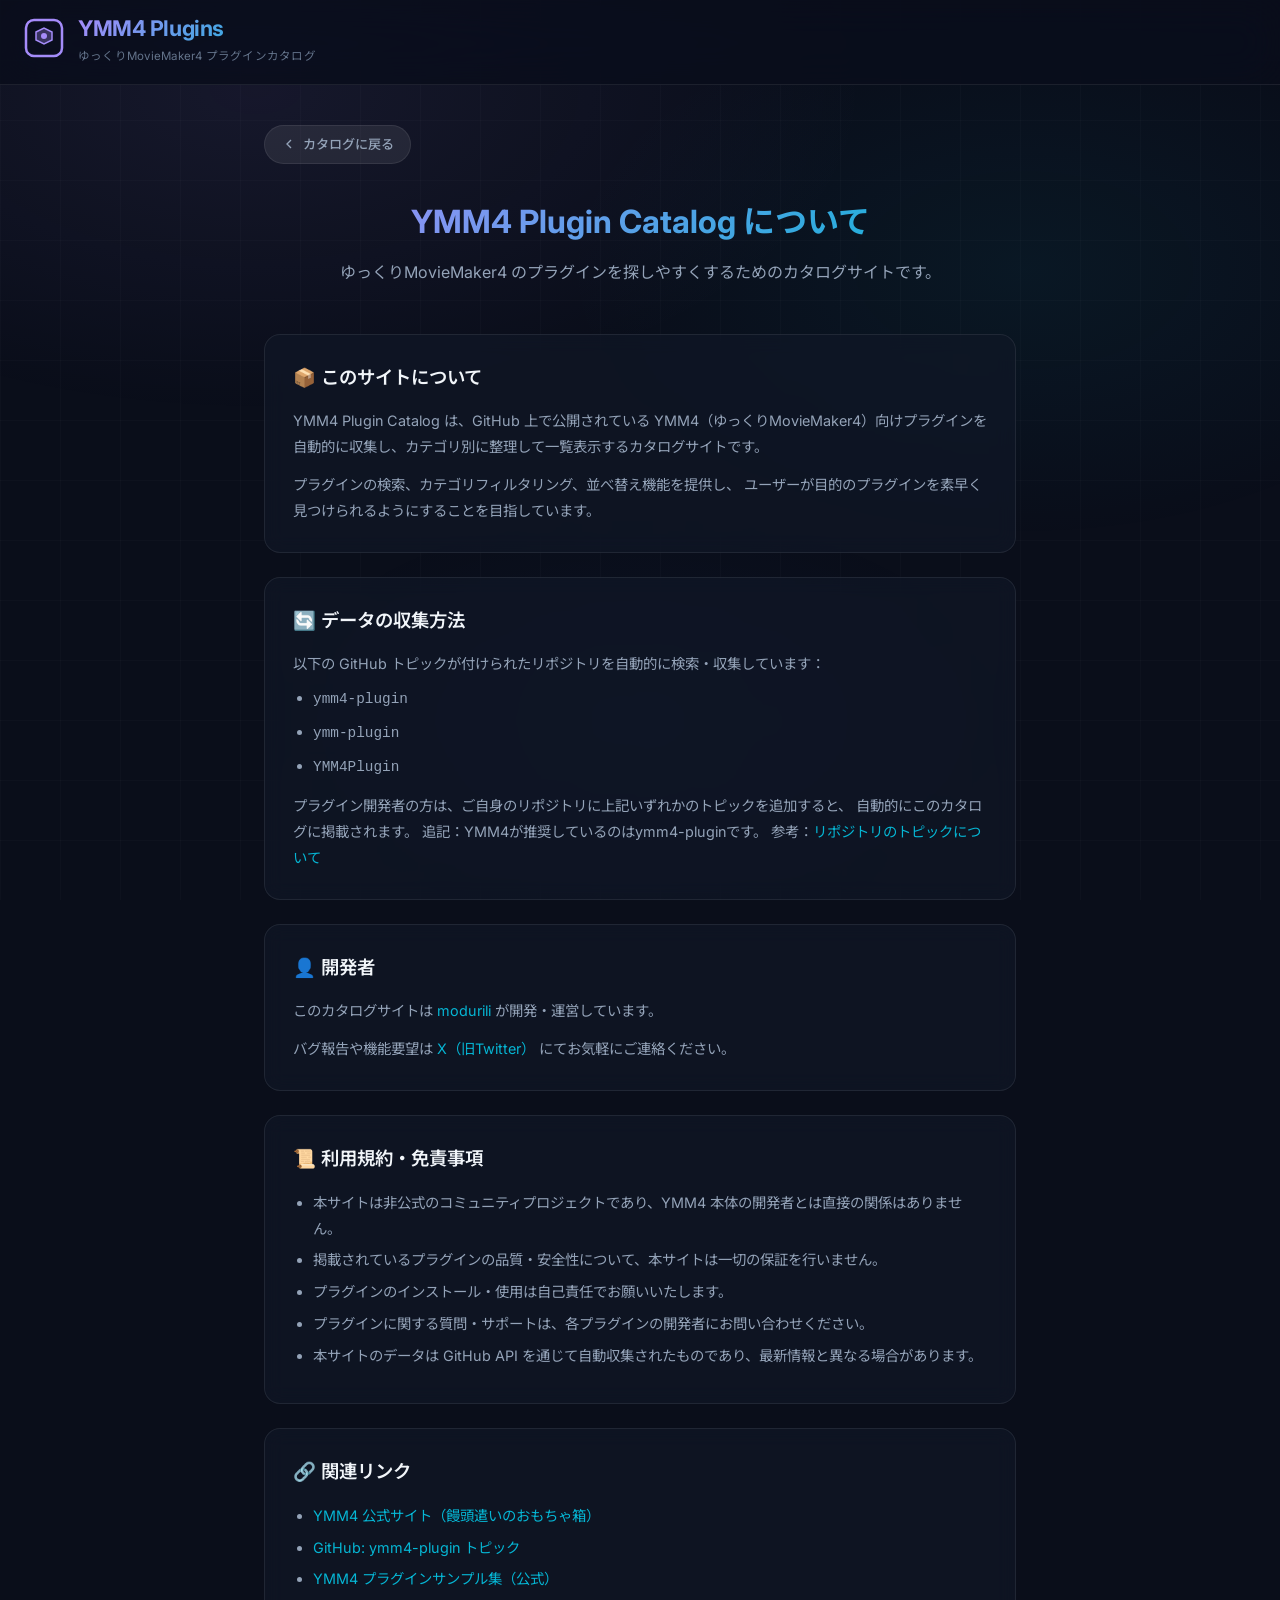
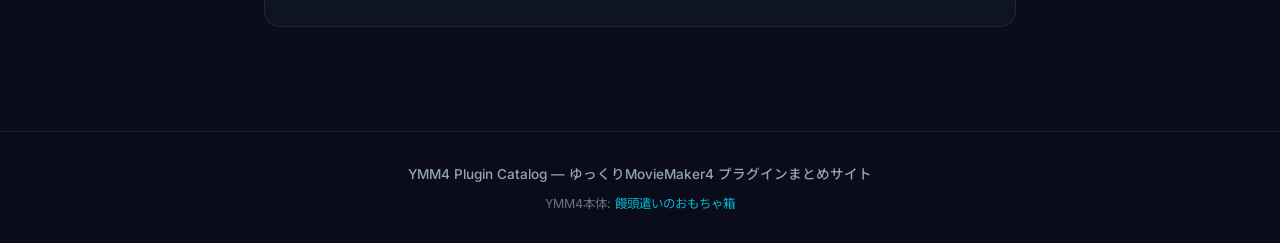
==== about.html @ 310c6372 "Add reference link for plugin developers" ====
<!DOCTYPE html>
<html lang="ja">
<head>
  <meta charset="UTF-8">
  <meta name="viewport" content="width=device-width, initial-scale=1.0">
  <title>このサイトについて - YMM4 Plugin Catalog</title>
  <meta name="description" content="YMM4 Plugin Catalog（ゆっくりMovieMaker4 プラグインカタログ）についての説明、開発者情報、利用規約。">
  <link rel="preconnect" href="https://fonts.googleapis.com">
  <link rel="preconnect" href="https://fonts.gstatic.com" crossorigin>
  <link href="https://fonts.googleapis.com/css2?family=Inter:wght@300;400;500;600;700;800&family=Noto+Sans+JP:wght@300;400;500;600;700&display=swap" rel="stylesheet">
  <link rel="stylesheet" href="style.css">
  <style>
    .about-page {
      position: relative;
      z-index: 10;
      max-width: 800px;
      margin: 0 auto;
      padding: 40px 24px 80px;
    }
    .about-back {
      display: inline-flex;
      align-items: center;
      gap: 6px;
      padding: 8px 16px;
      background: var(--bg-glass-strong);
      border: 1px solid var(--border-glass);
      border-radius: 100px;
      color: var(--text-secondary);
      font-size: 0.82rem;
      font-weight: 500;
      text-decoration: none;
      transition: all var(--transition-normal);
      margin-bottom: 32px;
    }
    .about-back:hover {
      background: rgba(167, 139, 250, 0.12);
      border-color: rgba(167, 139, 250, 0.25);
      color: var(--accent-purple);
    }
    .about-back svg {
      width: 16px;
      height: 16px;
    }
    .about-hero {
      text-align: center;
      margin-bottom: 48px;
    }
    .about-hero h1 {
      font-size: 2rem;
      font-weight: 700;
      background: var(--accent-gradient);
      -webkit-background-clip: text;
      -webkit-text-fill-color: transparent;
      background-clip: text;
      margin-bottom: 12px;
    }
    .about-hero p {
      font-size: 1rem;
      color: var(--text-secondary);
      line-height: 1.7;
    }
    .about-section {
      background: var(--bg-card);
      border: 1px solid var(--border-glass);
      border-radius: var(--radius-lg);
      padding: 28px;
      margin-bottom: 24px;
      backdrop-filter: blur(10px);
    }
    .about-section h2 {
      font-size: 1.15rem;
      font-weight: 600;
      color: var(--text-primary);
      margin-bottom: 16px;
      display: flex;
      align-items: center;
      gap: 8px;
    }
    .about-section p,
    .about-section li {
      font-size: 0.9rem;
      color: var(--text-secondary);
      line-height: 1.8;
    }
    .about-section ul {
      padding-left: 20px;
      margin-top: 8px;
    }
    .about-section li {
      margin-bottom: 6px;
    }
    .about-section a {
      color: var(--accent-cyan);
      text-decoration: none;
      transition: color var(--transition-fast);
    }
    .about-section a:hover {
      color: var(--accent-purple);
    }
    @media (max-width: 768px) {
      .about-page {
        padding: 24px 16px 60px;
      }
      .about-hero h1 {
        font-size: 1.5rem;
      }
      .about-section {
        padding: 20px;
      }
    }
  </style>
</head>
<body>
  <!-- Background effects -->
  <div class="bg-gradient"></div>
  <div class="bg-grid"></div>

  <!-- Header -->
  <header class="header" id="header">
    <div class="header-inner">
      <a href="index.html" class="logo" style="text-decoration:none;">
        <div class="logo-icon">
          <svg viewBox="0 0 40 40" fill="none" xmlns="http://www.w3.org/2000/svg">
            <rect x="2" y="2" width="36" height="36" rx="8" stroke="url(#logo-grad)" stroke-width="2.5"/>
            <path d="M12 14L20 10L28 14V22L20 26L12 22V14Z" fill="url(#logo-grad)" opacity="0.3"/>
            <path d="M12 14L20 10L28 14V22L20 26L12 22V14Z" stroke="url(#logo-grad)" stroke-width="1.5"/>
            <circle cx="20" cy="18" r="3" fill="url(#logo-grad)"/>
            <defs>
              <linearGradient id="logo-grad" x1="0" y1="0" x2="40" y2="40">
                <stop offset="0%" stop-color="#a78bfa"/>
                <stop offset="100%" stop-color="#06b6d4"/>
              </linearGradient>
            </defs>
          </svg>
        </div>
        <div class="logo-text">
          <h1>YMM4 Plugins</h1>
          <span class="logo-subtitle">ゆっくりMovieMaker4 プラグインカタログ</span>
        </div>
      </a>
    </div>
  </header>

  <!-- About Content -->
  <main class="about-page">
    <a href="index.html" class="about-back">
      <svg viewBox="0 0 24 24" fill="none" stroke="currentColor" stroke-width="2">
        <polyline points="15 18 9 12 15 6"/>
      </svg>
      カタログに戻る
    </a>

    <div class="about-hero">
      <h1>YMM4 Plugin Catalog について</h1>
      <p>ゆっくりMovieMaker4 のプラグインを探しやすくするためのカタログサイトです。</p>
    </div>

    <div class="about-section">
      <h2>📦 このサイトについて</h2>
      <p>
        YMM4 Plugin Catalog は、GitHub 上で公開されている YMM4（ゆっくりMovieMaker4）向けプラグインを
        自動的に収集し、カテゴリ別に整理して一覧表示するカタログサイトです。
      </p>
      <p style="margin-top: 12px;">
        プラグインの検索、カテゴリフィルタリング、並べ替え機能を提供し、
        ユーザーが目的のプラグインを素早く見つけられるようにすることを目指しています。
      </p>
    </div>

    <div class="about-section">
      <h2>🔄 データの収集方法</h2>
      <p>
        以下の GitHub トピックが付けられたリポジトリを自動的に検索・収集しています：
      </p>
      <ul>
        <li><code>ymm4-plugin</code></li>
        <li><code>ymm-plugin</code></li>
        <li><code>YMM4Plugin</code></li>
      </ul>
      <p style="margin-top: 12px;">
        プラグイン開発者の方は、ご自身のリポジトリに上記いずれかのトピックを追加すると、
        自動的にこのカタログに掲載されます。
        追記：YMM4が推奨しているのはymm4-pluginです。
        参考：<a href="https://github.com/manju-summoner/YukkuriMovieMaker4PluginSamples?tab=readme-ov-file#%E3%83%AA%E3%83%9D%E3%82%B8%E3%83%88%E3%83%AA%E3%81%AE%E3%83%88%E3%83%94%E3%83%83%E3%82%AF" target="_blank" rel="noopener">リポジトリのトピックについて</a>
      </p>
    </div>

    <div class="about-section">
      <h2>👤 開発者</h2>
      <p>
        このカタログサイトは <a href="https://x.com/modurili" target="_blank" rel="noopener">modurili</a> が開発・運営しています。
      </p>
      <p style="margin-top: 12px;">
        バグ報告や機能要望は
        <a href="https://x.com/modurili" target="_blank" rel="noopener">X（旧Twitter）</a>
        にてお気軽にご連絡ください。
      </p>
    </div>

    <div class="about-section">
      <h2>📜 利用規約・免責事項</h2>
      <ul>
        <li>本サイトは非公式のコミュニティプロジェクトであり、YMM4 本体の開発者とは直接の関係はありません。</li>
        <li>掲載されているプラグインの品質・安全性について、本サイトは一切の保証を行いません。</li>
        <li>プラグインのインストール・使用は自己責任でお願いいたします。</li>
        <li>プラグインに関する質問・サポートは、各プラグインの開発者にお問い合わせください。</li>
        <li>本サイトのデータは GitHub API を通じて自動収集されたものであり、最新情報と異なる場合があります。</li>
      </ul>
    </div>

    <div class="about-section">
      <h2>🔗 関連リンク</h2>
      <ul>
        <li><a href="https://manjubox.net/ymm4/" target="_blank" rel="noopener">YMM4 公式サイト（饅頭遣いのおもちゃ箱）</a></li>
        <li><a href="https://github.com/topics/ymm4-plugin" target="_blank" rel="noopener">GitHub: ymm4-plugin トピック</a></li>
        <li><a href="https://github.com/manju-summoner/YukkuriMovieMaker4PluginSamples" target="_blank" rel="noopener">YMM4 プラグインサンプル集（公式）</a></li>
      </ul>
    </div>
  </main>

  <!-- Footer -->
  <footer class="footer">
    <div class="footer-inner">
      <p>YMM4 Plugin Catalog &mdash; ゆっくりMovieMaker4 プラグインまとめサイト</p>
      <p class="footer-sub">
        YMM4本体: <a href="https://manjubox.net/ymm4/" target="_blank" rel="noopener">饅頭遣いのおもちゃ箱</a>
      </p>
    </div>
  </footer>
</body>
</html>
---- style.css ----
/* ===== CSS Custom Properties ===== */
:root {
  --bg-primary: #0a0e1a;
  --bg-secondary: #111827;
  --bg-card: rgba(17, 24, 39, 0.7);
  --bg-card-hover: rgba(30, 41, 59, 0.8);
  --bg-glass: rgba(255, 255, 255, 0.04);
  --bg-glass-strong: rgba(255, 255, 255, 0.08);
  --border-glass: rgba(255, 255, 255, 0.08);
  --border-glass-hover: rgba(255, 255, 255, 0.15);
  --text-primary: #f1f5f9;
  --text-secondary: #94a3b8;
  --text-muted: #64748b;
  --accent-purple: #a78bfa;
  --accent-cyan: #06b6d4;
  --accent-blue: #3b82f6;
  --accent-gradient: linear-gradient(135deg, #a78bfa 0%, #06b6d4 100%);
  --accent-gradient-hover: linear-gradient(135deg, #c4b5fd 0%, #22d3ee 100%);
  --shadow-sm: 0 2px 8px rgba(0, 0, 0, 0.3);
  --shadow-md: 0 8px 32px rgba(0, 0, 0, 0.4);
  --shadow-lg: 0 16px 48px rgba(0, 0, 0, 0.5);
  --shadow-glow: 0 0 30px rgba(167, 139, 250, 0.15);
  --radius-sm: 8px;
  --radius-md: 12px;
  --radius-lg: 16px;
  --radius-xl: 24px;
  --font-sans: 'Inter', 'Noto Sans JP', -apple-system, BlinkMacSystemFont, sans-serif;
  --transition-fast: 0.15s ease;
  --transition-normal: 0.25s ease;
  --transition-slow: 0.4s cubic-bezier(0.4, 0, 0.2, 1);
  --max-width: 1280px;
}

/* ===== Reset & Base ===== */
*, *::before, *::after {
  margin: 0;
  padding: 0;
  box-sizing: border-box;
}

html {
  scroll-behavior: smooth;
  -webkit-font-smoothing: antialiased;
  -moz-osx-font-smoothing: grayscale;
}

body {
  font-family: var(--font-sans);
  background: var(--bg-primary);
  color: var(--text-primary);
  line-height: 1.6;
  min-height: 100vh;
  overflow-x: hidden;
  position: relative;
}

/* ===== Background Effects ===== */
.bg-gradient {
  position: fixed;
  top: 0;
  left: 0;
  width: 100%;
  height: 100%;
  pointer-events: none;
  z-index: 0;
  background:
    radial-gradient(ellipse 80% 60% at 20% 10%, rgba(167, 139, 250, 0.08) 0%, transparent 60%),
    radial-gradient(ellipse 60% 50% at 80% 30%, rgba(6, 182, 212, 0.06) 0%, transparent 60%),
    radial-gradient(ellipse 50% 40% at 50% 80%, rgba(59, 130, 246, 0.04) 0%, transparent 60%);
}

.bg-grid {
  position: fixed;
  top: 0;
  left: 0;
  width: 100%;
  height: 100%;
  pointer-events: none;
  z-index: 0;
  background-image:
    linear-gradient(rgba(255, 255, 255, 0.02) 1px, transparent 1px),
    linear-gradient(90deg, rgba(255, 255, 255, 0.02) 1px, transparent 1px);
  background-size: 60px 60px;
}

/* ===== Header ===== */
.header {
  position: sticky;
  top: 0;
  z-index: 100;
  backdrop-filter: blur(20px) saturate(180%);
  -webkit-backdrop-filter: blur(20px) saturate(180%);
  background: rgba(10, 14, 26, 0.85);
  border-bottom: 1px solid var(--border-glass);
}

.header-inner {
  max-width: var(--max-width);
  margin: 0 auto;
  padding: 16px 24px;
  display: flex;
  align-items: center;
  justify-content: space-between;
  gap: 24px;
}

.logo {
  display: flex;
  align-items: center;
  gap: 14px;
}

.logo-icon svg {
  width: 40px;
  height: 40px;
}

.logo-text h1 {
  font-size: 1.35rem;
  font-weight: 700;
  letter-spacing: -0.02em;
  background: var(--accent-gradient);
  -webkit-background-clip: text;
  -webkit-text-fill-color: transparent;
  background-clip: text;
  line-height: 1.2;
}

.logo-subtitle {
  font-size: 0.72rem;
  color: var(--text-muted);
  font-weight: 400;
  letter-spacing: 0.02em;
}

.header-stats {
  display: flex;
  gap: 28px;
}

.stat-item {
  text-align: center;
}

.stat-number {
  display: block;
  font-size: 1.4rem;
  font-weight: 700;
  background: var(--accent-gradient);
  -webkit-background-clip: text;
  -webkit-text-fill-color: transparent;
  background-clip: text;
  line-height: 1.2;
}

.stat-label {
  display: block;
  font-size: 0.68rem;
  color: var(--text-muted);
  font-weight: 500;
  text-transform: uppercase;
  letter-spacing: 0.05em;
}

/* ===== Controls Section ===== */
.controls {
  position: relative;
  z-index: 50;
  max-width: var(--max-width);
  margin: 0 auto;
  padding: 28px 24px 0;
  overflow: visible;
}

.search-box {
  position: relative;
  margin-bottom: 20px;
}

.search-icon {
  position: absolute;
  left: 18px;
  top: 50%;
  transform: translateY(-50%);
  width: 20px;
  height: 20px;
  color: var(--text-muted);
  pointer-events: none;
  transition: color var(--transition-normal);
}

.search-box:focus-within .search-icon {
  color: var(--accent-cyan);
}

#search-input {
  width: 100%;
  padding: 16px 50px 16px 52px;
  background: var(--bg-glass-strong);
  border: 1px solid var(--border-glass);
  border-radius: var(--radius-lg);
  color: var(--text-primary);
  font-family: var(--font-sans);
  font-size: 0.95rem;
  outline: none;
  transition: all var(--transition-normal);
  backdrop-filter: blur(10px);
}

#search-input::placeholder {
  color: var(--text-muted);
}

#search-input:focus {
  border-color: var(--accent-purple);
  box-shadow: 0 0 0 3px rgba(167, 139, 250, 0.15), var(--shadow-sm);
  background: var(--bg-glass-strong);
}

.search-clear {
  position: absolute;
  right: 14px;
  top: 50%;
  transform: translateY(-50%);
  width: 32px;
  height: 32px;
  border: none;
  background: var(--bg-glass-strong);
  color: var(--text-muted);
  border-radius: 50%;
  cursor: pointer;
  display: flex;
  align-items: center;
  justify-content: center;
  transition: all var(--transition-fast);
}

.search-clear svg {
  width: 16px;
  height: 16px;
}

.search-clear:hover {
  background: rgba(255, 255, 255, 0.15);
  color: var(--text-primary);
}

.filter-row {
  display: flex;
  align-items: flex-start;
  justify-content: space-between;
  gap: 16px;
  flex-wrap: wrap;
  position: relative;
  z-index: 200;
}

.category-filters {
  display: flex;
  gap: 8px;
  flex-wrap: wrap;
  flex: 1;
}

.filter-chip {
  display: inline-flex;
  align-items: center;
  gap: 6px;
  padding: 8px 16px;
  border: 1px solid var(--border-glass);
  background: var(--bg-glass);
  color: var(--text-secondary);
  border-radius: 100px;
  font-family: var(--font-sans);
  font-size: 0.82rem;
  font-weight: 500;
  cursor: pointer;
  transition: all var(--transition-normal);
  white-space: nowrap;
  backdrop-filter: blur(4px);
}

.filter-chip .chip-icon {
  font-size: 0.9rem;
}

.filter-chip:hover {
  border-color: var(--border-glass-hover);
  background: var(--bg-glass-strong);
  color: var(--text-primary);
  transform: translateY(-1px);
}

.filter-chip.active {
  background: var(--accent-gradient);
  border-color: transparent;
  color: #fff;
  font-weight: 600;
  box-shadow: 0 4px 16px rgba(167, 139, 250, 0.25);
}

.sort-controls {
  display: flex;
  align-items: center;
  gap: 10px;
  flex-shrink: 0;
}

.sort-label {
  font-size: 0.8rem;
  color: var(--text-muted);
  font-weight: 500;
  white-space: nowrap;
}

.sort-dropdown {
  position: relative;
}

.sort-trigger {
  display: inline-flex;
  align-items: center;
  gap: 8px;
  padding: 9px 14px;
  background: var(--bg-glass-strong);
  border: 1px solid var(--border-glass);
  border-radius: var(--radius-sm);
  color: var(--text-secondary);
  font-family: var(--font-sans);
  font-size: 0.82rem;
  font-weight: 500;
  cursor: pointer;
  transition: all var(--transition-normal);
  white-space: nowrap;
  backdrop-filter: blur(4px);
  outline: none;
}

.sort-trigger:hover {
  border-color: var(--border-glass-hover);
  color: var(--text-primary);
  background: rgba(255, 255, 255, 0.08);
}

.sort-trigger.open {
  border-color: var(--accent-purple);
  box-shadow: 0 0 0 3px rgba(167, 139, 250, 0.15);
}

.sort-trigger-icon {
  font-size: 0.9rem;
}

.sort-trigger-text {
  color: inherit;
}

.sort-trigger-arrow {
  width: 14px;
  height: 14px;
  opacity: 0.6;
  transition: transform var(--transition-normal);
}

.sort-trigger.open .sort-trigger-arrow {
  transform: rotate(180deg);
}

.sort-menu {
  position: absolute;
  top: calc(100% + 6px);
  right: 0;
  min-width: 240px;
  background: var(--bg-secondary);
  border: 1px solid var(--border-glass-hover);
  border-radius: var(--radius-md);
  box-shadow: var(--shadow-lg);
  padding: 6px;
  z-index: 200;
  opacity: 0;
  visibility: hidden;
  transform: translateY(-8px) scale(0.97);
  transition: all var(--transition-normal);
  backdrop-filter: blur(20px);
}

.sort-menu.open {
  opacity: 1;
  visibility: visible;
  transform: translateY(0) scale(1);
}

.sort-option {
  display: flex;
  align-items: center;
  gap: 10px;
  width: 100%;
  padding: 10px 14px;
  background: none;
  border: none;
  border-radius: var(--radius-sm);
  color: var(--text-secondary);
  font-family: var(--font-sans);
  font-size: 0.82rem;
  font-weight: 500;
  cursor: pointer;
  transition: all var(--transition-fast);
  text-align: left;
}

.sort-option:hover {
  background: var(--bg-glass-strong);
  color: var(--text-primary);
}

.sort-option.active {
  background: rgba(167, 139, 250, 0.12);
  color: var(--accent-purple);
  font-weight: 600;
}

.sort-option-icon {
  font-size: 0.9rem;
  flex-shrink: 0;
}

.sort-check {
  width: 16px;
  height: 16px;
  margin-left: auto;
  color: var(--accent-purple);
  flex-shrink: 0;
}

/* ===== Results Info ===== */
.results-info {
  position: relative;
  z-index: 10;
  max-width: var(--max-width);
  margin: 0 auto;
  padding: 16px 24px 0;
  font-size: 0.82rem;
  color: var(--text-muted);
}

/* ===== Plugin Grid ===== */
.plugin-grid {
  position: relative;
  z-index: 10;
  max-width: var(--max-width);
  margin: 0 auto;
  padding: 20px 24px 60px;
  display: grid;
  grid-template-columns: repeat(auto-fill, minmax(340px, 1fr));
  gap: 20px;
}

/* ===== Plugin Card ===== */
.plugin-card {
  background: var(--bg-card);
  border: 1px solid var(--border-glass);
  border-radius: var(--radius-lg);
  padding: 24px;
  cursor: pointer;
  transition: all var(--transition-slow);
  position: relative;
  overflow: hidden;
  backdrop-filter: blur(10px);
  opacity: 0;
  transform: translateY(20px);
  animation: cardFadeIn 0.5s ease forwards;
}

.plugin-card::before {
  content: '';
  position: absolute;
  top: 0;
  left: 0;
  right: 0;
  height: 3px;
  background: var(--accent-gradient);
  opacity: 0;
  transition: opacity var(--transition-normal);
}

.plugin-card:hover {
  border-color: var(--border-glass-hover);
  background: var(--bg-card-hover);
  transform: translateY(-4px);
  box-shadow: var(--shadow-lg), var(--shadow-glow);
}

.plugin-card:hover::before {
  opacity: 1;
}

@keyframes cardFadeIn {
  to {
    opacity: 1;
    transform: translateY(0);
  }
}

.card-header {
  display: flex;
  align-items: flex-start;
  justify-content: space-between;
  gap: 12px;
  margin-bottom: 12px;
}

.card-title {
  font-size: 1.05rem;
  font-weight: 650;
  color: var(--text-primary);
  line-height: 1.3;
  letter-spacing: -0.01em;
}

.card-category-badge {
  flex-shrink: 0;
  display: inline-flex;
  align-items: center;
  gap: 4px;
  padding: 4px 10px;
  border-radius: 100px;
  font-size: 0.7rem;
  font-weight: 600;
  background: var(--bg-glass-strong);
  color: var(--text-secondary);
  border: 1px solid var(--border-glass);
  white-space: nowrap;
}

.card-description {
  font-size: 0.85rem;
  color: var(--text-secondary);
  line-height: 1.6;
  margin-bottom: 16px;
  display: -webkit-box;
  -webkit-line-clamp: 3;
  -webkit-box-orient: vertical;
  overflow: hidden;
}

.card-tags {
  display: flex;
  flex-wrap: wrap;
  gap: 6px;
  margin-bottom: 16px;
}

.card-tag {
  display: inline-block;
  padding: 3px 10px;
  background: var(--bg-glass);
  border-radius: 100px;
  font-size: 0.7rem;
  color: var(--text-muted);
  border: 1px solid rgba(255, 255, 255, 0.04);
}

.card-footer {
  display: flex;
  align-items: center;
  justify-content: space-between;
  padding-top: 14px;
  border-top: 1px solid var(--border-glass);
}

.card-author {
  display: flex;
  align-items: center;
  gap: 8px;
  font-size: 0.8rem;
  color: var(--text-muted);
}

.card-author-avatar {
  width: 22px;
  height: 22px;
  border-radius: 50%;
  background: var(--accent-gradient);
  display: flex;
  align-items: center;
  justify-content: center;
  font-size: 0.65rem;
  font-weight: 700;
  color: #fff;
}

.card-meta {
  display: flex;
  align-items: center;
  gap: 14px;
  font-size: 0.75rem;
  color: var(--text-muted);
}

.card-meta-item {
  display: flex;
  align-items: center;
  gap: 4px;
}

.card-meta-item svg {
  width: 14px;
  height: 14px;
  opacity: 0.7;
}

/* Category badge colors */
.badge-video-effect { background: rgba(167, 139, 250, 0.15); color: #c4b5fd; border-color: rgba(167, 139, 250, 0.25); }
.badge-audio-effect { background: rgba(251, 191, 36, 0.15); color: #fcd34d; border-color: rgba(251, 191, 36, 0.25); }
.badge-voice-synthesis { background: rgba(52, 211, 153, 0.15); color: #6ee7b7; border-color: rgba(52, 211, 153, 0.25); }
.badge-shape { background: rgba(59, 130, 246, 0.15); color: #93c5fd; border-color: rgba(59, 130, 246, 0.25); }
.badge-text { background: rgba(244, 114, 182, 0.15); color: #f9a8d4; border-color: rgba(244, 114, 182, 0.25); }
.badge-video-output { background: rgba(248, 113, 113, 0.15); color: #fca5a5; border-color: rgba(248, 113, 113, 0.25); }
.badge-utility { background: rgba(6, 182, 212, 0.15); color: #67e8f9; border-color: rgba(6, 182, 212, 0.25); }
.badge-other { background: rgba(148, 163, 184, 0.15); color: #cbd5e1; border-color: rgba(148, 163, 184, 0.25); }

/* ===== Loading State ===== */
.loading-state {
  position: relative;
  z-index: 10;
  text-align: center;
  padding: 80px 24px;
  color: var(--text-muted);
}

.loading-spinner {
  width: 40px;
  height: 40px;
  border: 3px solid var(--border-glass);
  border-top-color: var(--accent-purple);
  border-radius: 50%;
  margin: 0 auto 16px;
  animation: spin 0.8s linear infinite;
}

@keyframes spin {
  to { transform: rotate(360deg); }
}

/* ===== Empty State ===== */
.empty-state {
  position: relative;
  z-index: 10;
  text-align: center;
  padding: 80px 24px;
  color: var(--text-muted);
}

.empty-state svg {
  width: 80px;
  height: 80px;
  margin-bottom: 16px;
  color: var(--text-muted);
}

.empty-state p {
  font-size: 0.95rem;
  margin-bottom: 20px;
}

.btn-reset {
  padding: 10px 24px;
  background: var(--accent-gradient);
  border: none;
  border-radius: 100px;
  color: #fff;
  font-family: var(--font-sans);
  font-size: 0.85rem;
  font-weight: 600;
  cursor: pointer;
  transition: all var(--transition-normal);
}

.btn-reset:hover {
  box-shadow: 0 4px 20px rgba(167, 139, 250, 0.3);
  transform: translateY(-2px);
}

/* ===== Modal ===== */
.modal-overlay {
  position: fixed;
  inset: 0;
  z-index: 1000;
  background: rgba(0, 0, 0, 0.6);
  backdrop-filter: blur(8px);
  display: flex;
  align-items: center;
  justify-content: center;
  padding: 24px;
  opacity: 0;
  pointer-events: none;
  transition: opacity var(--transition-normal);
}

.modal-overlay.active {
  opacity: 1;
  pointer-events: auto;
}

.modal {
  background: var(--bg-secondary);
  border: 1px solid var(--border-glass-hover);
  border-radius: var(--radius-xl);
  width: 100%;
  max-width: 640px;
  max-height: 85vh;
  overflow-y: auto;
  position: relative;
  transform: translateY(20px) scale(0.97);
  transition: transform var(--transition-slow);
  box-shadow: var(--shadow-lg);
}

.modal-overlay.active .modal {
  transform: translateY(0) scale(1);
}

.modal-close {
  position: absolute;
  top: 16px;
  right: 16px;
  width: 36px;
  height: 36px;
  border: 1px solid var(--border-glass);
  background: var(--bg-glass-strong);
  border-radius: 50%;
  color: var(--text-muted);
  cursor: pointer;
  display: flex;
  align-items: center;
  justify-content: center;
  transition: all var(--transition-fast);
  z-index: 10;
}

.modal-close svg {
  width: 18px;
  height: 18px;
}

.modal-close:hover {
  background: rgba(255, 255, 255, 0.15);
  color: var(--text-primary);
  border-color: var(--border-glass-hover);
}

.modal-content {
  padding: 32px;
}

.modal-badge {
  display: inline-flex;
  align-items: center;
  gap: 6px;
  padding: 6px 14px;
  border-radius: 100px;
  font-size: 0.78rem;
  font-weight: 600;
  margin-bottom: 16px;
}

.modal-title {
  font-size: 1.5rem;
  font-weight: 700;
  margin-bottom: 8px;
  letter-spacing: -0.02em;
  line-height: 1.3;
}

.modal-author {
  display: flex;
  align-items: center;
  gap: 10px;
  font-size: 0.88rem;
  color: var(--text-secondary);
  margin-bottom: 20px;
}

.modal-author a {
  color: var(--accent-cyan);
  text-decoration: none;
  transition: color var(--transition-fast);
}

.modal-author a:hover {
  color: var(--accent-purple);
}

.modal-description {
  font-size: 0.92rem;
  color: var(--text-secondary);
  line-height: 1.7;
  margin-bottom: 24px;
  padding: 16px;
  background: var(--bg-glass);
  border-radius: var(--radius-md);
  border: 1px solid var(--border-glass);
}

.modal-info-grid {
  display: grid;
  grid-template-columns: 1fr 1fr;
  gap: 12px;
  margin-bottom: 24px;
}

.modal-info-item {
  padding: 14px;
  background: var(--bg-glass);
  border: 1px solid var(--border-glass);
  border-radius: var(--radius-md);
}

.modal-info-label {
  font-size: 0.72rem;
  font-weight: 600;
  color: var(--text-muted);
  text-transform: uppercase;
  letter-spacing: 0.06em;
  margin-bottom: 4px;
}

.modal-info-value {
  font-size: 0.9rem;
  color: var(--text-primary);
  font-weight: 500;
}

.modal-tags {
  display: flex;
  flex-wrap: wrap;
  gap: 8px;
  margin-bottom: 28px;
}

.modal-tag {
  padding: 5px 14px;
  background: var(--bg-glass-strong);
  border: 1px solid var(--border-glass);
  border-radius: 100px;
  font-size: 0.78rem;
  color: var(--text-secondary);
}

.modal-actions {
  display: flex;
  gap: 12px;
  flex-wrap: wrap;
}

.modal-btn {
  display: inline-flex;
  align-items: center;
  gap: 8px;
  padding: 12px 24px;
  border: none;
  border-radius: var(--radius-md);
  font-family: var(--font-sans);
  font-size: 0.88rem;
  font-weight: 600;
  cursor: pointer;
  transition: all var(--transition-normal);
  text-decoration: none;
}

.modal-btn-primary {
  background: var(--accent-gradient);
  color: #fff;
}

.modal-btn-primary:hover {
  box-shadow: 0 4px 20px rgba(167, 139, 250, 0.3);
  transform: translateY(-2px);
}

.modal-btn-secondary {
  background: var(--bg-glass-strong);
  border: 1px solid var(--border-glass);
  color: var(--text-secondary);
}

.modal-btn-secondary:hover {
  border-color: var(--border-glass-hover);
  color: var(--text-primary);
  background: rgba(255, 255, 255, 0.1);
}

.modal-btn svg {
  width: 18px;
  height: 18px;
}

/* ===== Footer ===== */
.footer {
  position: relative;
  z-index: 10;
  border-top: 1px solid var(--border-glass);
  background: rgba(10, 14, 26, 0.6);
  backdrop-filter: blur(10px);
}

.footer-inner {
  max-width: var(--max-width);
  margin: 0 auto;
  padding: 32px 24px;
  text-align: center;
}

.footer p {
  font-size: 0.85rem;
  color: var(--text-secondary);
  font-weight: 500;
}

.footer-sub {
  font-size: 0.78rem !important;
  color: var(--text-muted) !important;
  margin-top: 8px;
  font-weight: 400 !important;
}

.footer a {
  color: var(--accent-cyan);
  text-decoration: none;
  transition: color var(--transition-fast);
}

.footer a:hover {
  color: var(--accent-purple);
}

.footer-links {
  margin-top: 16px;
  padding-top: 16px;
  border-top: 1px solid var(--border-glass);
}

.footer-about-link {
  display: inline-flex;
  align-items: center;
  gap: 6px;
  padding: 8px 20px;
  background: var(--bg-glass-strong);
  border: 1px solid var(--border-glass);
  border-radius: 100px;
  color: var(--text-secondary) !important;
  font-size: 0.82rem;
  font-weight: 500;
  text-decoration: none;
  transition: all var(--transition-normal);
}

.footer-about-link svg {
  width: 16px;
  height: 16px;
}

.footer-about-link:hover {
  background: rgba(167, 139, 250, 0.12);
  border-color: rgba(167, 139, 250, 0.25);
  color: var(--accent-purple) !important;
  transform: translateY(-1px);
}

/* ===== Scrollbar ===== */
::-webkit-scrollbar {
  width: 8px;
}

::-webkit-scrollbar-track {
  background: transparent;
}

::-webkit-scrollbar-thumb {
  background: rgba(255, 255, 255, 0.1);
  border-radius: 4px;
}

::-webkit-scrollbar-thumb:hover {
  background: rgba(255, 255, 255, 0.2);
}

/* ===== Responsive ===== */
@media (max-width: 768px) {
  .header-inner {
    flex-direction: column;
    align-items: flex-start;
    gap: 12px;
    padding: 14px 16px;
  }

  .header-stats {
    gap: 20px;
  }

  .controls {
    padding: 20px 16px 0;
  }

  .filter-row {
    flex-direction: column;
  }

  .plugin-grid {
    grid-template-columns: 1fr;
    padding: 16px 16px 40px;
    gap: 14px;
  }

  .modal {
    max-height: 90vh;
    border-radius: var(--radius-lg);
  }

  .modal-content {
    padding: 24px 20px;
  }

  .modal-info-grid {
    grid-template-columns: 1fr;
  }

  .modal-actions {
    flex-direction: column;
  }

  .modal-btn {
    justify-content: center;
  }

  .results-info {
    padding: 12px 16px 0;
  }

  .footer-inner {
    padding: 24px 16px;
  }
}

@media (max-width: 480px) {
  .logo-text h1 {
    font-size: 1.15rem;
  }

  .stat-number {
    font-size: 1.15rem;
  }

  #search-input {
    padding: 14px 44px 14px 46px;
    font-size: 0.9rem;
  }

  .filter-chip {
    padding: 6px 12px;
    font-size: 0.75rem;
  }

  .card-title {
    font-size: 0.95rem;
  }

  .modal-title {
    font-size: 1.25rem;
  }
}
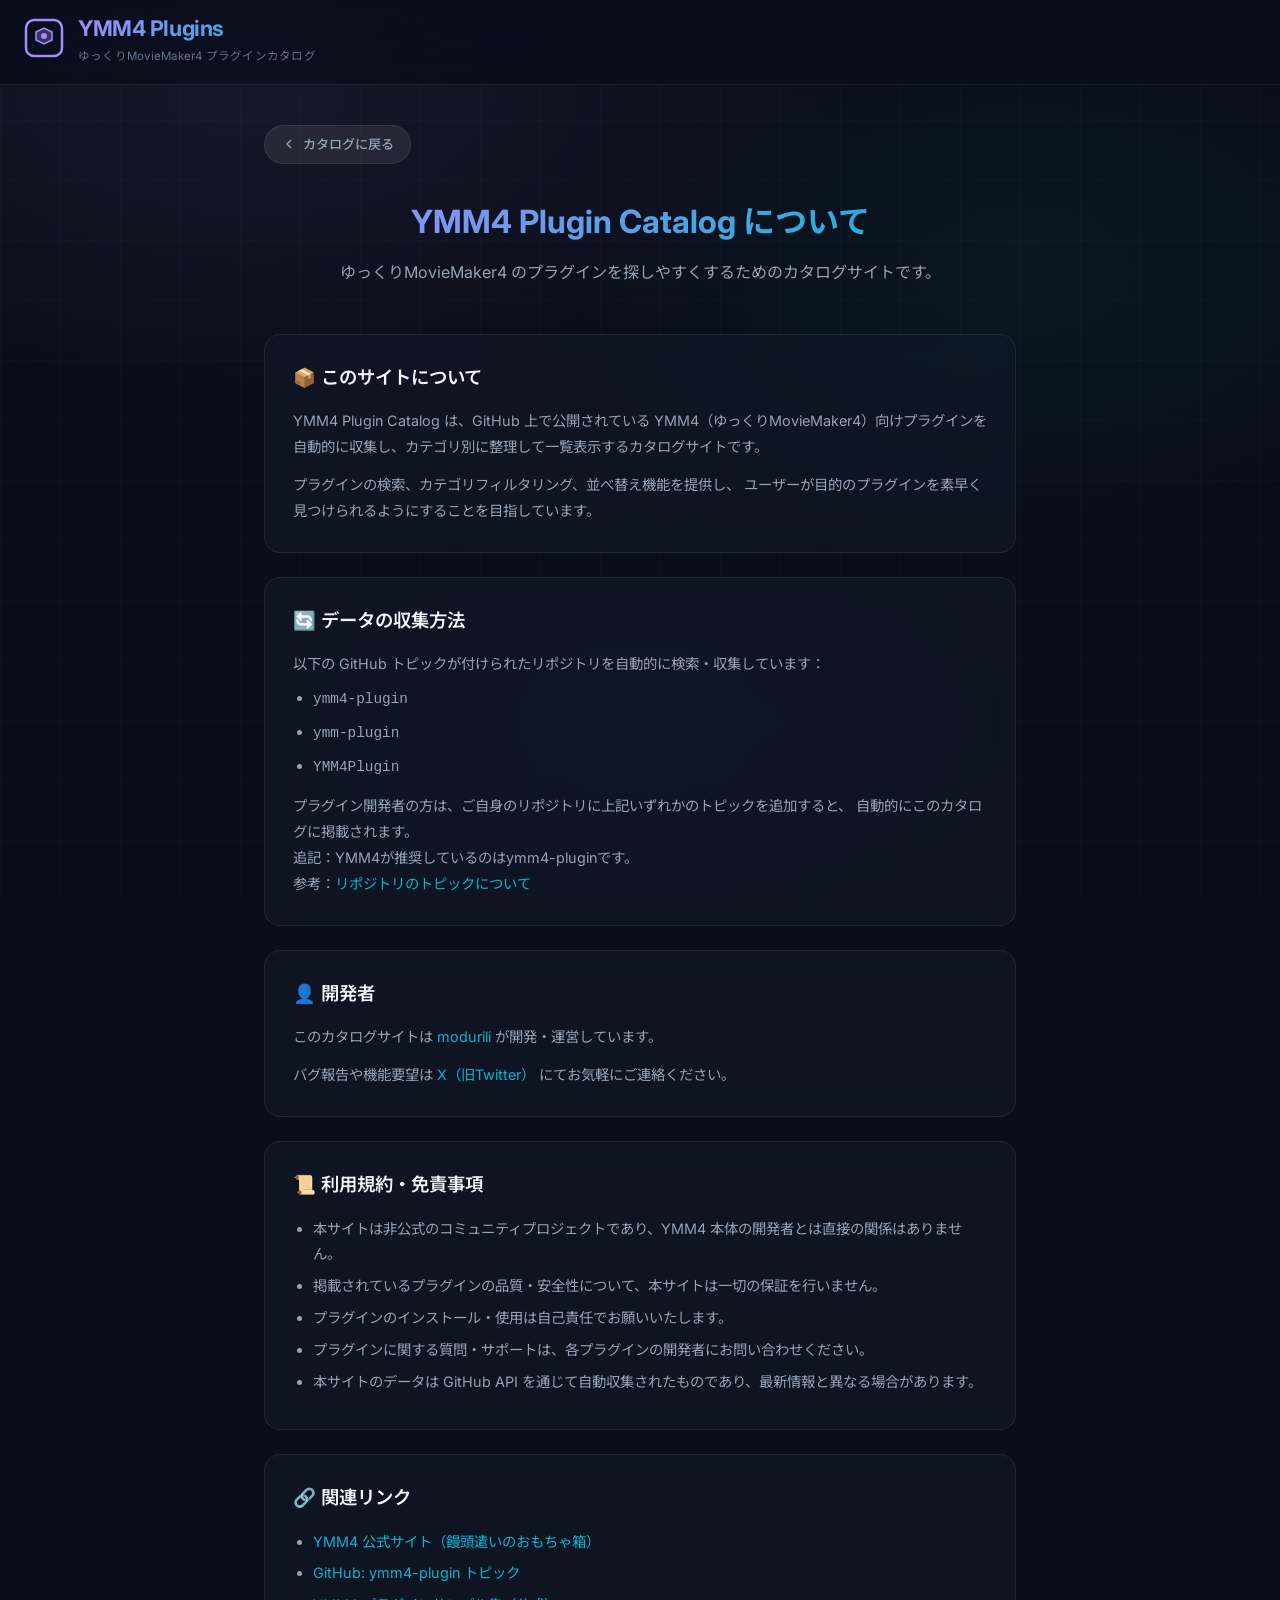
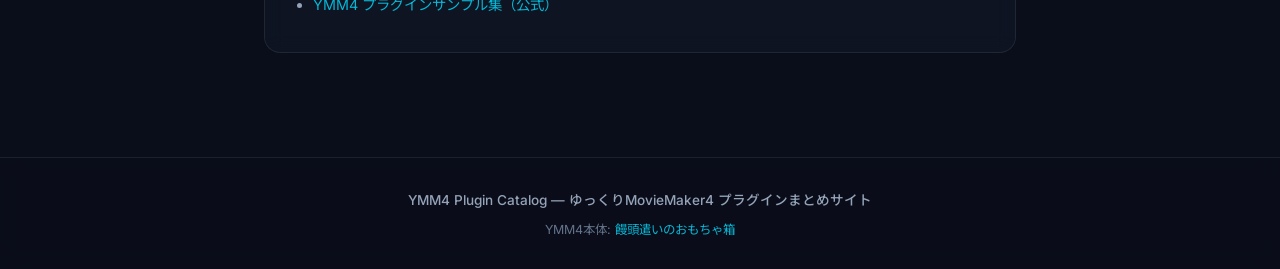
==== commit 72b9612b: "Add additional information for plugin developers" ====
--- a/about.html
+++ b/about.html
@@ -5,6 +5,15 @@
   <meta name="viewport" content="width=device-width, initial-scale=1.0">
   <title>このサイトについて - YMM4 Plugin Catalog</title>
   <meta name="description" content="YMM4 Plugin Catalog（ゆっくりMovieMaker4 プラグインカタログ）についての説明、開発者情報、利用規約。">
+  <meta name="robots" content="index, follow">
+  <meta name="author" content="modurili">
+  <meta property="og:title" content="このサイトについて - YMM4 Plugin Catalog">
+  <meta property="og:description" content="YMM4 Plugin Catalogの説明、開発者情報、データの収集方法、利用規約。">
+  <meta property="og:type" content="website">
+  <meta property="og:locale" content="ja_JP">
+  <meta property="og:site_name" content="YMM4 Plugin Catalog">
+  <meta name="twitter:card" content="summary">
+  <link rel="canonical" href="https://modurili.github.io/ymm4-plugins-catalog/about.html">
   <link rel="preconnect" href="https://fonts.googleapis.com">
   <link rel="preconnect" href="https://fonts.gstatic.com" crossorigin>
   <link href="https://fonts.googleapis.com/css2?family=Inter:wght@300;400;500;600;700;800&family=Noto+Sans+JP:wght@300;400;500;600;700&display=swap" rel="stylesheet">
@@ -180,7 +189,9 @@
       <p style="margin-top: 12px;">
         プラグイン開発者の方は、ご自身のリポジトリに上記いずれかのトピックを追加すると、
         自動的にこのカタログに掲載されます。
+        <br>
         追記：YMM4が推奨しているのはymm4-pluginです。
+        <br>
         参考：<a href="https://github.com/manju-summoner/YukkuriMovieMaker4PluginSamples?tab=readme-ov-file#%E3%83%AA%E3%83%9D%E3%82%B8%E3%83%88%E3%83%AA%E3%81%AE%E3%83%88%E3%83%94%E3%83%83%E3%82%AF" target="_blank" rel="noopener">リポジトリのトピックについて</a>
       </p>
     </div>
--- a/style.css
+++ b/style.css
@@ -1,1071 +1,1128 @@
-/* ===== CSS Custom Properties ===== */
-:root {
-  --bg-primary: #0a0e1a;
-  --bg-secondary: #111827;
-  --bg-card: rgba(17, 24, 39, 0.7);
-  --bg-card-hover: rgba(30, 41, 59, 0.8);
-  --bg-glass: rgba(255, 255, 255, 0.04);
-  --bg-glass-strong: rgba(255, 255, 255, 0.08);
-  --border-glass: rgba(255, 255, 255, 0.08);
-  --border-glass-hover: rgba(255, 255, 255, 0.15);
-  --text-primary: #f1f5f9;
-  --text-secondary: #94a3b8;
-  --text-muted: #64748b;
-  --accent-purple: #a78bfa;
-  --accent-cyan: #06b6d4;
-  --accent-blue: #3b82f6;
-  --accent-gradient: linear-gradient(135deg, #a78bfa 0%, #06b6d4 100%);
-  --accent-gradient-hover: linear-gradient(135deg, #c4b5fd 0%, #22d3ee 100%);
-  --shadow-sm: 0 2px 8px rgba(0, 0, 0, 0.3);
-  --shadow-md: 0 8px 32px rgba(0, 0, 0, 0.4);
-  --shadow-lg: 0 16px 48px rgba(0, 0, 0, 0.5);
-  --shadow-glow: 0 0 30px rgba(167, 139, 250, 0.15);
-  --radius-sm: 8px;
-  --radius-md: 12px;
-  --radius-lg: 16px;
-  --radius-xl: 24px;
-  --font-sans: 'Inter', 'Noto Sans JP', -apple-system, BlinkMacSystemFont, sans-serif;
-  --transition-fast: 0.15s ease;
-  --transition-normal: 0.25s ease;
-  --transition-slow: 0.4s cubic-bezier(0.4, 0, 0.2, 1);
-  --max-width: 1280px;
-}
-
-/* ===== Reset & Base ===== */
-*, *::before, *::after {
-  margin: 0;
-  padding: 0;
-  box-sizing: border-box;
-}
-
-html {
-  scroll-behavior: smooth;
-  -webkit-font-smoothing: antialiased;
-  -moz-osx-font-smoothing: grayscale;
-}
-
-body {
-  font-family: var(--font-sans);
-  background: var(--bg-primary);
-  color: var(--text-primary);
-  line-height: 1.6;
-  min-height: 100vh;
-  overflow-x: hidden;
-  position: relative;
-}
-
-/* ===== Background Effects ===== */
-.bg-gradient {
-  position: fixed;
-  top: 0;
-  left: 0;
-  width: 100%;
-  height: 100%;
-  pointer-events: none;
-  z-index: 0;
-  background:
-    radial-gradient(ellipse 80% 60% at 20% 10%, rgba(167, 139, 250, 0.08) 0%, transparent 60%),
-    radial-gradient(ellipse 60% 50% at 80% 30%, rgba(6, 182, 212, 0.06) 0%, transparent 60%),
-    radial-gradient(ellipse 50% 40% at 50% 80%, rgba(59, 130, 246, 0.04) 0%, transparent 60%);
-}
-
-.bg-grid {
-  position: fixed;
-  top: 0;
-  left: 0;
-  width: 100%;
-  height: 100%;
-  pointer-events: none;
-  z-index: 0;
-  background-image:
-    linear-gradient(rgba(255, 255, 255, 0.02) 1px, transparent 1px),
-    linear-gradient(90deg, rgba(255, 255, 255, 0.02) 1px, transparent 1px);
-  background-size: 60px 60px;
-}
-
-/* ===== Header ===== */
-.header {
-  position: sticky;
-  top: 0;
-  z-index: 100;
-  backdrop-filter: blur(20px) saturate(180%);
-  -webkit-backdrop-filter: blur(20px) saturate(180%);
-  background: rgba(10, 14, 26, 0.85);
-  border-bottom: 1px solid var(--border-glass);
-}
-
-.header-inner {
-  max-width: var(--max-width);
-  margin: 0 auto;
-  padding: 16px 24px;
-  display: flex;
-  align-items: center;
-  justify-content: space-between;
-  gap: 24px;
-}
-
-.logo {
-  display: flex;
-  align-items: center;
-  gap: 14px;
-}
-
-.logo-icon svg {
-  width: 40px;
-  height: 40px;
-}
-
-.logo-text h1 {
-  font-size: 1.35rem;
-  font-weight: 700;
-  letter-spacing: -0.02em;
-  background: var(--accent-gradient);
-  -webkit-background-clip: text;
-  -webkit-text-fill-color: transparent;
-  background-clip: text;
-  line-height: 1.2;
-}
-
-.logo-subtitle {
-  font-size: 0.72rem;
-  color: var(--text-muted);
-  font-weight: 400;
-  letter-spacing: 0.02em;
-}
-
-.header-stats {
-  display: flex;
-  gap: 28px;
-}
-
-.stat-item {
-  text-align: center;
-}
-
-.stat-number {
-  display: block;
-  font-size: 1.4rem;
-  font-weight: 700;
-  background: var(--accent-gradient);
-  -webkit-background-clip: text;
-  -webkit-text-fill-color: transparent;
-  background-clip: text;
-  line-height: 1.2;
-}
-
-.stat-label {
-  display: block;
-  font-size: 0.68rem;
-  color: var(--text-muted);
-  font-weight: 500;
-  text-transform: uppercase;
-  letter-spacing: 0.05em;
-}
-
-/* ===== Controls Section ===== */
-.controls {
-  position: relative;
-  z-index: 50;
-  max-width: var(--max-width);
-  margin: 0 auto;
-  padding: 28px 24px 0;
-  overflow: visible;
-}
-
-.search-box {
-  position: relative;
-  margin-bottom: 20px;
-}
-
-.search-icon {
-  position: absolute;
-  left: 18px;
-  top: 50%;
-  transform: translateY(-50%);
-  width: 20px;
-  height: 20px;
-  color: var(--text-muted);
-  pointer-events: none;
-  transition: color var(--transition-normal);
-}
-
-.search-box:focus-within .search-icon {
-  color: var(--accent-cyan);
-}
-
-#search-input {
-  width: 100%;
-  padding: 16px 50px 16px 52px;
-  background: var(--bg-glass-strong);
-  border: 1px solid var(--border-glass);
-  border-radius: var(--radius-lg);
-  color: var(--text-primary);
-  font-family: var(--font-sans);
-  font-size: 0.95rem;
-  outline: none;
-  transition: all var(--transition-normal);
-  backdrop-filter: blur(10px);
-}
-
-#search-input::placeholder {
-  color: var(--text-muted);
-}
-
-#search-input:focus {
-  border-color: var(--accent-purple);
-  box-shadow: 0 0 0 3px rgba(167, 139, 250, 0.15), var(--shadow-sm);
-  background: var(--bg-glass-strong);
-}
-
-.search-clear {
-  position: absolute;
-  right: 14px;
-  top: 50%;
-  transform: translateY(-50%);
-  width: 32px;
-  height: 32px;
-  border: none;
-  background: var(--bg-glass-strong);
-  color: var(--text-muted);
-  border-radius: 50%;
-  cursor: pointer;
-  display: flex;
-  align-items: center;
-  justify-content: center;
-  transition: all var(--transition-fast);
-}
-
-.search-clear svg {
-  width: 16px;
-  height: 16px;
-}
-
-.search-clear:hover {
-  background: rgba(255, 255, 255, 0.15);
-  color: var(--text-primary);
-}
-
-.filter-row {
-  display: flex;
-  align-items: flex-start;
-  justify-content: space-between;
-  gap: 16px;
-  flex-wrap: wrap;
-  position: relative;
-  z-index: 200;
-}
-
-.category-filters {
-  display: flex;
-  gap: 8px;
-  flex-wrap: wrap;
-  flex: 1;
-}
-
-.filter-chip {
-  display: inline-flex;
-  align-items: center;
-  gap: 6px;
-  padding: 8px 16px;
-  border: 1px solid var(--border-glass);
-  background: var(--bg-glass);
-  color: var(--text-secondary);
-  border-radius: 100px;
-  font-family: var(--font-sans);
-  font-size: 0.82rem;
-  font-weight: 500;
-  cursor: pointer;
-  transition: all var(--transition-normal);
-  white-space: nowrap;
-  backdrop-filter: blur(4px);
-}
-
-.filter-chip .chip-icon {
-  font-size: 0.9rem;
-}
-
-.filter-chip:hover {
-  border-color: var(--border-glass-hover);
-  background: var(--bg-glass-strong);
-  color: var(--text-primary);
-  transform: translateY(-1px);
-}
-
-.filter-chip.active {
-  background: var(--accent-gradient);
-  border-color: transparent;
-  color: #fff;
-  font-weight: 600;
-  box-shadow: 0 4px 16px rgba(167, 139, 250, 0.25);
-}
-
-.sort-controls {
-  display: flex;
-  align-items: center;
-  gap: 10px;
-  flex-shrink: 0;
-}
-
-.sort-label {
-  font-size: 0.8rem;
-  color: var(--text-muted);
-  font-weight: 500;
-  white-space: nowrap;
-}
-
-.sort-dropdown {
-  position: relative;
-}
-
-.sort-trigger {
-  display: inline-flex;
-  align-items: center;
-  gap: 8px;
-  padding: 9px 14px;
-  background: var(--bg-glass-strong);
-  border: 1px solid var(--border-glass);
-  border-radius: var(--radius-sm);
-  color: var(--text-secondary);
-  font-family: var(--font-sans);
-  font-size: 0.82rem;
-  font-weight: 500;
-  cursor: pointer;
-  transition: all var(--transition-normal);
-  white-space: nowrap;
-  backdrop-filter: blur(4px);
-  outline: none;
-}
-
-.sort-trigger:hover {
-  border-color: var(--border-glass-hover);
-  color: var(--text-primary);
-  background: rgba(255, 255, 255, 0.08);
-}
-
-.sort-trigger.open {
-  border-color: var(--accent-purple);
-  box-shadow: 0 0 0 3px rgba(167, 139, 250, 0.15);
-}
-
-.sort-trigger-icon {
-  font-size: 0.9rem;
-}
-
-.sort-trigger-text {
-  color: inherit;
-}
-
-.sort-trigger-arrow {
-  width: 14px;
-  height: 14px;
-  opacity: 0.6;
-  transition: transform var(--transition-normal);
-}
-
-.sort-trigger.open .sort-trigger-arrow {
-  transform: rotate(180deg);
-}
-
-.sort-menu {
-  position: absolute;
-  top: calc(100% + 6px);
-  right: 0;
-  min-width: 240px;
-  background: var(--bg-secondary);
-  border: 1px solid var(--border-glass-hover);
-  border-radius: var(--radius-md);
-  box-shadow: var(--shadow-lg);
-  padding: 6px;
-  z-index: 200;
-  opacity: 0;
-  visibility: hidden;
-  transform: translateY(-8px) scale(0.97);
-  transition: all var(--transition-normal);
-  backdrop-filter: blur(20px);
-}
-
-.sort-menu.open {
-  opacity: 1;
-  visibility: visible;
-  transform: translateY(0) scale(1);
-}
-
-.sort-option {
-  display: flex;
-  align-items: center;
-  gap: 10px;
-  width: 100%;
-  padding: 10px 14px;
-  background: none;
-  border: none;
-  border-radius: var(--radius-sm);
-  color: var(--text-secondary);
-  font-family: var(--font-sans);
-  font-size: 0.82rem;
-  font-weight: 500;
-  cursor: pointer;
-  transition: all var(--transition-fast);
-  text-align: left;
-}
-
-.sort-option:hover {
-  background: var(--bg-glass-strong);
-  color: var(--text-primary);
-}
-
-.sort-option.active {
-  background: rgba(167, 139, 250, 0.12);
-  color: var(--accent-purple);
-  font-weight: 600;
-}
-
-.sort-option-icon {
-  font-size: 0.9rem;
-  flex-shrink: 0;
-}
-
-.sort-check {
-  width: 16px;
-  height: 16px;
-  margin-left: auto;
-  color: var(--accent-purple);
-  flex-shrink: 0;
-}
-
-/* ===== Results Info ===== */
-.results-info {
-  position: relative;
-  z-index: 10;
-  max-width: var(--max-width);
-  margin: 0 auto;
-  padding: 16px 24px 0;
-  font-size: 0.82rem;
-  color: var(--text-muted);
-}
-
-/* ===== Plugin Grid ===== */
-.plugin-grid {
-  position: relative;
-  z-index: 10;
-  max-width: var(--max-width);
-  margin: 0 auto;
-  padding: 20px 24px 60px;
-  display: grid;
-  grid-template-columns: repeat(auto-fill, minmax(340px, 1fr));
-  gap: 20px;
-}
-
-/* ===== Plugin Card ===== */
-.plugin-card {
-  background: var(--bg-card);
-  border: 1px solid var(--border-glass);
-  border-radius: var(--radius-lg);
-  padding: 24px;
-  cursor: pointer;
-  transition: all var(--transition-slow);
-  position: relative;
-  overflow: hidden;
-  backdrop-filter: blur(10px);
-  opacity: 0;
-  transform: translateY(20px);
-  animation: cardFadeIn 0.5s ease forwards;
-}
-
-.plugin-card::before {
-  content: '';
-  position: absolute;
-  top: 0;
-  left: 0;
-  right: 0;
-  height: 3px;
-  background: var(--accent-gradient);
-  opacity: 0;
-  transition: opacity var(--transition-normal);
-}
-
-.plugin-card:hover {
-  border-color: var(--border-glass-hover);
-  background: var(--bg-card-hover);
-  transform: translateY(-4px);
-  box-shadow: var(--shadow-lg), var(--shadow-glow);
-}
-
-.plugin-card:hover::before {
-  opacity: 1;
-}
-
-@keyframes cardFadeIn {
-  to {
-    opacity: 1;
-    transform: translateY(0);
-  }
-}
-
-.card-header {
-  display: flex;
-  align-items: flex-start;
-  justify-content: space-between;
-  gap: 12px;
-  margin-bottom: 12px;
-}
-
-.card-title {
-  font-size: 1.05rem;
-  font-weight: 650;
-  color: var(--text-primary);
-  line-height: 1.3;
-  letter-spacing: -0.01em;
-}
-
-.card-category-badge {
-  flex-shrink: 0;
-  display: inline-flex;
-  align-items: center;
-  gap: 4px;
-  padding: 4px 10px;
-  border-radius: 100px;
-  font-size: 0.7rem;
-  font-weight: 600;
-  background: var(--bg-glass-strong);
-  color: var(--text-secondary);
-  border: 1px solid var(--border-glass);
-  white-space: nowrap;
-}
-
-.card-description {
-  font-size: 0.85rem;
-  color: var(--text-secondary);
-  line-height: 1.6;
-  margin-bottom: 16px;
-  display: -webkit-box;
-  -webkit-line-clamp: 3;
-  -webkit-box-orient: vertical;
-  overflow: hidden;
-}
-
-.card-tags {
-  display: flex;
-  flex-wrap: wrap;
-  gap: 6px;
-  margin-bottom: 16px;
-}
-
-.card-tag {
-  display: inline-block;
-  padding: 3px 10px;
-  background: var(--bg-glass);
-  border-radius: 100px;
-  font-size: 0.7rem;
-  color: var(--text-muted);
-  border: 1px solid rgba(255, 255, 255, 0.04);
-}
-
-.card-footer {
-  display: flex;
-  align-items: center;
-  justify-content: space-between;
-  padding-top: 14px;
-  border-top: 1px solid var(--border-glass);
-}
-
-.card-author {
-  display: flex;
-  align-items: center;
-  gap: 8px;
-  font-size: 0.8rem;
-  color: var(--text-muted);
-}
-
-.card-author-avatar {
-  width: 22px;
-  height: 22px;
-  border-radius: 50%;
-  background: var(--accent-gradient);
-  display: flex;
-  align-items: center;
-  justify-content: center;
-  font-size: 0.65rem;
-  font-weight: 700;
-  color: #fff;
-}
-
-.card-meta {
-  display: flex;
-  align-items: center;
-  gap: 14px;
-  font-size: 0.75rem;
-  color: var(--text-muted);
-}
-
-.card-meta-item {
-  display: flex;
-  align-items: center;
-  gap: 4px;
-}
-
-.card-meta-item svg {
-  width: 14px;
-  height: 14px;
-  opacity: 0.7;
-}
-
-/* Category badge colors */
-.badge-video-effect { background: rgba(167, 139, 250, 0.15); color: #c4b5fd; border-color: rgba(167, 139, 250, 0.25); }
-.badge-audio-effect { background: rgba(251, 191, 36, 0.15); color: #fcd34d; border-color: rgba(251, 191, 36, 0.25); }
-.badge-voice-synthesis { background: rgba(52, 211, 153, 0.15); color: #6ee7b7; border-color: rgba(52, 211, 153, 0.25); }
-.badge-shape { background: rgba(59, 130, 246, 0.15); color: #93c5fd; border-color: rgba(59, 130, 246, 0.25); }
-.badge-text { background: rgba(244, 114, 182, 0.15); color: #f9a8d4; border-color: rgba(244, 114, 182, 0.25); }
-.badge-video-output { background: rgba(248, 113, 113, 0.15); color: #fca5a5; border-color: rgba(248, 113, 113, 0.25); }
-.badge-utility { background: rgba(6, 182, 212, 0.15); color: #67e8f9; border-color: rgba(6, 182, 212, 0.25); }
-.badge-other { background: rgba(148, 163, 184, 0.15); color: #cbd5e1; border-color: rgba(148, 163, 184, 0.25); }
-
-/* ===== Loading State ===== */
-.loading-state {
-  position: relative;
-  z-index: 10;
-  text-align: center;
-  padding: 80px 24px;
-  color: var(--text-muted);
-}
-
-.loading-spinner {
-  width: 40px;
-  height: 40px;
-  border: 3px solid var(--border-glass);
-  border-top-color: var(--accent-purple);
-  border-radius: 50%;
-  margin: 0 auto 16px;
-  animation: spin 0.8s linear infinite;
-}
-
-@keyframes spin {
-  to { transform: rotate(360deg); }
-}
-
-/* ===== Empty State ===== */
-.empty-state {
-  position: relative;
-  z-index: 10;
-  text-align: center;
-  padding: 80px 24px;
-  color: var(--text-muted);
-}
-
-.empty-state svg {
-  width: 80px;
-  height: 80px;
-  margin-bottom: 16px;
-  color: var(--text-muted);
-}
-
-.empty-state p {
-  font-size: 0.95rem;
-  margin-bottom: 20px;
-}
-
-.btn-reset {
-  padding: 10px 24px;
-  background: var(--accent-gradient);
-  border: none;
-  border-radius: 100px;
-  color: #fff;
-  font-family: var(--font-sans);
-  font-size: 0.85rem;
-  font-weight: 600;
-  cursor: pointer;
-  transition: all var(--transition-normal);
-}
-
-.btn-reset:hover {
-  box-shadow: 0 4px 20px rgba(167, 139, 250, 0.3);
-  transform: translateY(-2px);
-}
-
-/* ===== Modal ===== */
-.modal-overlay {
-  position: fixed;
-  inset: 0;
-  z-index: 1000;
-  background: rgba(0, 0, 0, 0.6);
-  backdrop-filter: blur(8px);
-  display: flex;
-  align-items: center;
-  justify-content: center;
-  padding: 24px;
-  opacity: 0;
-  pointer-events: none;
-  transition: opacity var(--transition-normal);
-}
-
-.modal-overlay.active {
-  opacity: 1;
-  pointer-events: auto;
-}
-
-.modal {
-  background: var(--bg-secondary);
-  border: 1px solid var(--border-glass-hover);
-  border-radius: var(--radius-xl);
-  width: 100%;
-  max-width: 640px;
-  max-height: 85vh;
-  overflow-y: auto;
-  position: relative;
-  transform: translateY(20px) scale(0.97);
-  transition: transform var(--transition-slow);
-  box-shadow: var(--shadow-lg);
-}
-
-.modal-overlay.active .modal {
-  transform: translateY(0) scale(1);
-}
-
-.modal-close {
-  position: absolute;
-  top: 16px;
-  right: 16px;
-  width: 36px;
-  height: 36px;
-  border: 1px solid var(--border-glass);
-  background: var(--bg-glass-strong);
-  border-radius: 50%;
-  color: var(--text-muted);
-  cursor: pointer;
-  display: flex;
-  align-items: center;
-  justify-content: center;
-  transition: all var(--transition-fast);
-  z-index: 10;
-}
-
-.modal-close svg {
-  width: 18px;
-  height: 18px;
-}
-
-.modal-close:hover {
-  background: rgba(255, 255, 255, 0.15);
-  color: var(--text-primary);
-  border-color: var(--border-glass-hover);
-}
-
-.modal-content {
-  padding: 32px;
-}
-
-.modal-badge {
-  display: inline-flex;
-  align-items: center;
-  gap: 6px;
-  padding: 6px 14px;
-  border-radius: 100px;
-  font-size: 0.78rem;
-  font-weight: 600;
-  margin-bottom: 16px;
-}
-
-.modal-title {
-  font-size: 1.5rem;
-  font-weight: 700;
-  margin-bottom: 8px;
-  letter-spacing: -0.02em;
-  line-height: 1.3;
-}
-
-.modal-author {
-  display: flex;
-  align-items: center;
-  gap: 10px;
-  font-size: 0.88rem;
-  color: var(--text-secondary);
-  margin-bottom: 20px;
-}
-
-.modal-author a {
-  color: var(--accent-cyan);
-  text-decoration: none;
-  transition: color var(--transition-fast);
-}
-
-.modal-author a:hover {
-  color: var(--accent-purple);
-}
-
-.modal-description {
-  font-size: 0.92rem;
-  color: var(--text-secondary);
-  line-height: 1.7;
-  margin-bottom: 24px;
-  padding: 16px;
-  background: var(--bg-glass);
-  border-radius: var(--radius-md);
-  border: 1px solid var(--border-glass);
-}
-
-.modal-info-grid {
-  display: grid;
-  grid-template-columns: 1fr 1fr;
-  gap: 12px;
-  margin-bottom: 24px;
-}
-
-.modal-info-item {
-  padding: 14px;
-  background: var(--bg-glass);
-  border: 1px solid var(--border-glass);
-  border-radius: var(--radius-md);
-}
-
-.modal-info-label {
-  font-size: 0.72rem;
-  font-weight: 600;
-  color: var(--text-muted);
-  text-transform: uppercase;
-  letter-spacing: 0.06em;
-  margin-bottom: 4px;
-}
-
-.modal-info-value {
-  font-size: 0.9rem;
-  color: var(--text-primary);
-  font-weight: 500;
-}
-
-.modal-tags {
-  display: flex;
-  flex-wrap: wrap;
-  gap: 8px;
-  margin-bottom: 28px;
-}
-
-.modal-tag {
-  padding: 5px 14px;
-  background: var(--bg-glass-strong);
-  border: 1px solid var(--border-glass);
-  border-radius: 100px;
-  font-size: 0.78rem;
-  color: var(--text-secondary);
-}
-
-.modal-actions {
-  display: flex;
-  gap: 12px;
-  flex-wrap: wrap;
-}
-
-.modal-btn {
-  display: inline-flex;
-  align-items: center;
-  gap: 8px;
-  padding: 12px 24px;
-  border: none;
-  border-radius: var(--radius-md);
-  font-family: var(--font-sans);
-  font-size: 0.88rem;
-  font-weight: 600;
-  cursor: pointer;
-  transition: all var(--transition-normal);
-  text-decoration: none;
-}
-
-.modal-btn-primary {
-  background: var(--accent-gradient);
-  color: #fff;
-}
-
-.modal-btn-primary:hover {
-  box-shadow: 0 4px 20px rgba(167, 139, 250, 0.3);
-  transform: translateY(-2px);
-}
-
-.modal-btn-secondary {
-  background: var(--bg-glass-strong);
-  border: 1px solid var(--border-glass);
-  color: var(--text-secondary);
-}
-
-.modal-btn-secondary:hover {
-  border-color: var(--border-glass-hover);
-  color: var(--text-primary);
-  background: rgba(255, 255, 255, 0.1);
-}
-
-.modal-btn svg {
-  width: 18px;
-  height: 18px;
-}
-
-/* ===== Footer ===== */
-.footer {
-  position: relative;
-  z-index: 10;
-  border-top: 1px solid var(--border-glass);
-  background: rgba(10, 14, 26, 0.6);
-  backdrop-filter: blur(10px);
-}
-
-.footer-inner {
-  max-width: var(--max-width);
-  margin: 0 auto;
-  padding: 32px 24px;
-  text-align: center;
-}
-
-.footer p {
-  font-size: 0.85rem;
-  color: var(--text-secondary);
-  font-weight: 500;
-}
-
-.footer-sub {
-  font-size: 0.78rem !important;
-  color: var(--text-muted) !important;
-  margin-top: 8px;
-  font-weight: 400 !important;
-}
-
-.footer a {
-  color: var(--accent-cyan);
-  text-decoration: none;
-  transition: color var(--transition-fast);
-}
-
-.footer a:hover {
-  color: var(--accent-purple);
-}
-
-.footer-links {
-  margin-top: 16px;
-  padding-top: 16px;
-  border-top: 1px solid var(--border-glass);
-}
-
-.footer-about-link {
-  display: inline-flex;
-  align-items: center;
-  gap: 6px;
-  padding: 8px 20px;
-  background: var(--bg-glass-strong);
-  border: 1px solid var(--border-glass);
-  border-radius: 100px;
-  color: var(--text-secondary) !important;
-  font-size: 0.82rem;
-  font-weight: 500;
-  text-decoration: none;
-  transition: all var(--transition-normal);
-}
-
-.footer-about-link svg {
-  width: 16px;
-  height: 16px;
-}
-
-.footer-about-link:hover {
-  background: rgba(167, 139, 250, 0.12);
-  border-color: rgba(167, 139, 250, 0.25);
-  color: var(--accent-purple) !important;
-  transform: translateY(-1px);
-}
-
-/* ===== Scrollbar ===== */
-::-webkit-scrollbar {
-  width: 8px;
-}
-
-::-webkit-scrollbar-track {
-  background: transparent;
-}
-
-::-webkit-scrollbar-thumb {
-  background: rgba(255, 255, 255, 0.1);
-  border-radius: 4px;
-}
-
-::-webkit-scrollbar-thumb:hover {
-  background: rgba(255, 255, 255, 0.2);
-}
-
-/* ===== Responsive ===== */
-@media (max-width: 768px) {
-  .header-inner {
-    flex-direction: column;
-    align-items: flex-start;
-    gap: 12px;
-    padding: 14px 16px;
-  }
-
-  .header-stats {
-    gap: 20px;
-  }
-
-  .controls {
-    padding: 20px 16px 0;
-  }
-
-  .filter-row {
-    flex-direction: column;
-  }
-
-  .plugin-grid {
-    grid-template-columns: 1fr;
-    padding: 16px 16px 40px;
-    gap: 14px;
-  }
-
-  .modal {
-    max-height: 90vh;
-    border-radius: var(--radius-lg);
-  }
-
-  .modal-content {
-    padding: 24px 20px;
-  }
-
-  .modal-info-grid {
-    grid-template-columns: 1fr;
-  }
-
-  .modal-actions {
-    flex-direction: column;
-  }
-
-  .modal-btn {
-    justify-content: center;
-  }
-
-  .results-info {
-    padding: 12px 16px 0;
-  }
-
-  .footer-inner {
-    padding: 24px 16px;
-  }
-}
-
-@media (max-width: 480px) {
-  .logo-text h1 {
-    font-size: 1.15rem;
-  }
-
-  .stat-number {
-    font-size: 1.15rem;
-  }
-
-  #search-input {
-    padding: 14px 44px 14px 46px;
-    font-size: 0.9rem;
-  }
-
-  .filter-chip {
-    padding: 6px 12px;
-    font-size: 0.75rem;
-  }
-
-  .card-title {
-    font-size: 0.95rem;
-  }
-
-  .modal-title {
-    font-size: 1.25rem;
-  }
-}
+/* ===== CSS Custom Properties ===== */
+:root {
+  --bg-primary: #0a0e1a;
+  --bg-secondary: #111827;
+  --bg-card: rgba(17, 24, 39, 0.7);
+  --bg-card-hover: rgba(30, 41, 59, 0.8);
+  --bg-glass: rgba(255, 255, 255, 0.04);
+  --bg-glass-strong: rgba(255, 255, 255, 0.08);
+  --border-glass: rgba(255, 255, 255, 0.08);
+  --border-glass-hover: rgba(255, 255, 255, 0.15);
+  --text-primary: #f1f5f9;
+  --text-secondary: #94a3b8;
+  --text-muted: #64748b;
+  --accent-purple: #a78bfa;
+  --accent-cyan: #06b6d4;
+  --accent-blue: #3b82f6;
+  --accent-gradient: linear-gradient(135deg, #a78bfa 0%, #06b6d4 100%);
+  --accent-gradient-hover: linear-gradient(135deg, #c4b5fd 0%, #22d3ee 100%);
+  --shadow-sm: 0 2px 8px rgba(0, 0, 0, 0.3);
+  --shadow-md: 0 8px 32px rgba(0, 0, 0, 0.4);
+  --shadow-lg: 0 16px 48px rgba(0, 0, 0, 0.5);
+  --shadow-glow: 0 0 30px rgba(167, 139, 250, 0.15);
+  --radius-sm: 8px;
+  --radius-md: 12px;
+  --radius-lg: 16px;
+  --radius-xl: 24px;
+  --font-sans: 'Inter', 'Noto Sans JP', -apple-system, BlinkMacSystemFont, sans-serif;
+  --transition-fast: 0.15s ease;
+  --transition-normal: 0.25s ease;
+  --transition-slow: 0.4s cubic-bezier(0.4, 0, 0.2, 1);
+  --max-width: 1280px;
+}
+
+/* ===== Reset & Base ===== */
+*, *::before, *::after {
+  margin: 0;
+  padding: 0;
+  box-sizing: border-box;
+}
+
+html {
+  scroll-behavior: smooth;
+  -webkit-font-smoothing: antialiased;
+  -moz-osx-font-smoothing: grayscale;
+}
+
+body {
+  font-family: var(--font-sans);
+  background: var(--bg-primary);
+  color: var(--text-primary);
+  line-height: 1.6;
+  min-height: 100vh;
+  overflow-x: hidden;
+  position: relative;
+}
+
+/* ===== Background Effects ===== */
+.bg-gradient {
+  position: fixed;
+  top: 0;
+  left: 0;
+  width: 100%;
+  height: 100%;
+  pointer-events: none;
+  z-index: 0;
+  background:
+    radial-gradient(ellipse 80% 60% at 20% 10%, rgba(167, 139, 250, 0.08) 0%, transparent 60%),
+    radial-gradient(ellipse 60% 50% at 80% 30%, rgba(6, 182, 212, 0.06) 0%, transparent 60%),
+    radial-gradient(ellipse 50% 40% at 50% 80%, rgba(59, 130, 246, 0.04) 0%, transparent 60%);
+}
+
+.bg-grid {
+  position: fixed;
+  top: 0;
+  left: 0;
+  width: 100%;
+  height: 100%;
+  pointer-events: none;
+  z-index: 0;
+  background-image:
+    linear-gradient(rgba(255, 255, 255, 0.02) 1px, transparent 1px),
+    linear-gradient(90deg, rgba(255, 255, 255, 0.02) 1px, transparent 1px);
+  background-size: 60px 60px;
+}
+
+/* ===== Header ===== */
+.header {
+  position: sticky;
+  top: 0;
+  z-index: 100;
+  backdrop-filter: blur(20px) saturate(180%);
+  -webkit-backdrop-filter: blur(20px) saturate(180%);
+  background: rgba(10, 14, 26, 0.85);
+  border-bottom: 1px solid var(--border-glass);
+}
+
+.header-inner {
+  max-width: var(--max-width);
+  margin: 0 auto;
+  padding: 16px 24px;
+  display: flex;
+  align-items: center;
+  justify-content: space-between;
+  gap: 24px;
+}
+
+.header-right {
+  display: flex;
+  align-items: center;
+  gap: 20px;
+}
+
+.header-about-btn {
+  display: inline-flex;
+  align-items: center;
+  gap: 6px;
+  padding: 8px 16px;
+  background: var(--bg-glass-strong);
+  border: 1px solid var(--border-glass);
+  border-radius: 100px;
+  color: var(--text-secondary);
+  font-size: 0.8rem;
+  font-weight: 500;
+  text-decoration: none;
+  white-space: nowrap;
+  transition: all var(--transition-normal);
+  flex-shrink: 0;
+}
+
+.header-about-btn svg {
+  width: 15px;
+  height: 15px;
+}
+
+.header-about-btn:hover {
+  background: rgba(167, 139, 250, 0.12);
+  border-color: rgba(167, 139, 250, 0.25);
+  color: var(--accent-purple);
+}
+
+.logo {
+  display: flex;
+  align-items: center;
+  gap: 14px;
+}
+
+.logo-icon svg {
+  width: 40px;
+  height: 40px;
+}
+
+.logo-text h1 {
+  font-size: 1.35rem;
+  font-weight: 700;
+  letter-spacing: -0.02em;
+  background: var(--accent-gradient);
+  -webkit-background-clip: text;
+  -webkit-text-fill-color: transparent;
+  background-clip: text;
+  line-height: 1.2;
+}
+
+.logo-subtitle {
+  font-size: 0.72rem;
+  color: var(--text-muted);
+  font-weight: 400;
+  letter-spacing: 0.02em;
+}
+
+.header-stats {
+  display: flex;
+  gap: 28px;
+}
+
+.stat-item {
+  text-align: center;
+}
+
+.stat-number {
+  display: block;
+  font-size: 1.4rem;
+  font-weight: 700;
+  background: var(--accent-gradient);
+  -webkit-background-clip: text;
+  -webkit-text-fill-color: transparent;
+  background-clip: text;
+  line-height: 1.2;
+}
+
+.stat-label {
+  display: block;
+  font-size: 0.68rem;
+  color: var(--text-muted);
+  font-weight: 500;
+  text-transform: uppercase;
+  letter-spacing: 0.05em;
+}
+
+/* ===== Controls Section ===== */
+.controls {
+  position: relative;
+  z-index: 50;
+  max-width: var(--max-width);
+  margin: 0 auto;
+  padding: 28px 24px 0;
+  overflow: visible;
+}
+
+.search-box {
+  position: relative;
+  margin-bottom: 20px;
+}
+
+.search-icon {
+  position: absolute;
+  left: 18px;
+  top: 50%;
+  transform: translateY(-50%);
+  width: 20px;
+  height: 20px;
+  color: var(--text-muted);
+  pointer-events: none;
+  transition: color var(--transition-normal);
+}
+
+.search-box:focus-within .search-icon {
+  color: var(--accent-cyan);
+}
+
+#search-input {
+  width: 100%;
+  padding: 16px 50px 16px 52px;
+  background: var(--bg-glass-strong);
+  border: 1px solid var(--border-glass);
+  border-radius: var(--radius-lg);
+  color: var(--text-primary);
+  font-family: var(--font-sans);
+  font-size: 0.95rem;
+  outline: none;
+  transition: all var(--transition-normal);
+  backdrop-filter: blur(10px);
+}
+
+#search-input::placeholder {
+  color: var(--text-muted);
+}
+
+#search-input:focus {
+  border-color: var(--accent-purple);
+  box-shadow: 0 0 0 3px rgba(167, 139, 250, 0.15), var(--shadow-sm);
+  background: var(--bg-glass-strong);
+}
+
+.search-clear {
+  position: absolute;
+  right: 14px;
+  top: 50%;
+  transform: translateY(-50%);
+  width: 32px;
+  height: 32px;
+  border: none;
+  background: var(--bg-glass-strong);
+  color: var(--text-muted);
+  border-radius: 50%;
+  cursor: pointer;
+  display: flex;
+  align-items: center;
+  justify-content: center;
+  transition: all var(--transition-fast);
+}
+
+.search-clear svg {
+  width: 16px;
+  height: 16px;
+}
+
+.search-clear:hover {
+  background: rgba(255, 255, 255, 0.15);
+  color: var(--text-primary);
+}
+
+.filter-row {
+  display: flex;
+  align-items: flex-start;
+  justify-content: space-between;
+  gap: 16px;
+  flex-wrap: wrap;
+  position: relative;
+  z-index: 200;
+}
+
+.category-filters {
+  display: flex;
+  gap: 8px;
+  flex-wrap: wrap;
+  flex: 1;
+}
+
+.filter-chip {
+  display: inline-flex;
+  align-items: center;
+  gap: 6px;
+  padding: 8px 16px;
+  border: 1px solid var(--border-glass);
+  background: var(--bg-glass);
+  color: var(--text-secondary);
+  border-radius: 100px;
+  font-family: var(--font-sans);
+  font-size: 0.82rem;
+  font-weight: 500;
+  cursor: pointer;
+  transition: all var(--transition-normal);
+  white-space: nowrap;
+  backdrop-filter: blur(4px);
+}
+
+.filter-chip .chip-icon {
+  font-size: 0.9rem;
+}
+
+.filter-chip:hover {
+  border-color: var(--border-glass-hover);
+  background: var(--bg-glass-strong);
+  color: var(--text-primary);
+  transform: translateY(-1px);
+}
+
+.filter-chip.active {
+  background: var(--accent-gradient);
+  border-color: transparent;
+  color: #fff;
+  font-weight: 600;
+  box-shadow: 0 4px 16px rgba(167, 139, 250, 0.25);
+}
+
+.sort-controls {
+  display: flex;
+  align-items: center;
+  gap: 10px;
+  flex-shrink: 0;
+}
+
+.sort-label {
+  font-size: 0.8rem;
+  color: var(--text-muted);
+  font-weight: 500;
+  white-space: nowrap;
+}
+
+.sort-dropdown {
+  position: relative;
+}
+
+.sort-trigger {
+  display: inline-flex;
+  align-items: center;
+  gap: 8px;
+  padding: 9px 14px;
+  background: var(--bg-glass-strong);
+  border: 1px solid var(--border-glass);
+  border-radius: var(--radius-sm);
+  color: var(--text-secondary);
+  font-family: var(--font-sans);
+  font-size: 0.82rem;
+  font-weight: 500;
+  cursor: pointer;
+  transition: all var(--transition-normal);
+  white-space: nowrap;
+  backdrop-filter: blur(4px);
+  outline: none;
+}
+
+.sort-trigger:hover {
+  border-color: var(--border-glass-hover);
+  color: var(--text-primary);
+  background: rgba(255, 255, 255, 0.08);
+}
+
+.sort-trigger.open {
+  border-color: var(--accent-purple);
+  box-shadow: 0 0 0 3px rgba(167, 139, 250, 0.15);
+}
+
+.sort-trigger-icon {
+  font-size: 0.9rem;
+}
+
+.sort-trigger-text {
+  color: inherit;
+}
+
+.sort-trigger-arrow {
+  width: 14px;
+  height: 14px;
+  opacity: 0.6;
+  transition: transform var(--transition-normal);
+}
+
+.sort-trigger.open .sort-trigger-arrow {
+  transform: rotate(180deg);
+}
+
+.sort-menu {
+  position: absolute;
+  top: calc(100% + 6px);
+  right: 0;
+  min-width: 240px;
+  background: var(--bg-secondary);
+  border: 1px solid var(--border-glass-hover);
+  border-radius: var(--radius-md);
+  box-shadow: var(--shadow-lg);
+  padding: 6px;
+  z-index: 200;
+  opacity: 0;
+  visibility: hidden;
+  transform: translateY(-8px) scale(0.97);
+  transition: all var(--transition-normal);
+  backdrop-filter: blur(20px);
+}
+
+.sort-menu.open {
+  opacity: 1;
+  visibility: visible;
+  transform: translateY(0) scale(1);
+}
+
+.sort-option {
+  display: flex;
+  align-items: center;
+  gap: 10px;
+  width: 100%;
+  padding: 10px 14px;
+  background: none;
+  border: none;
+  border-radius: var(--radius-sm);
+  color: var(--text-secondary);
+  font-family: var(--font-sans);
+  font-size: 0.82rem;
+  font-weight: 500;
+  cursor: pointer;
+  transition: all var(--transition-fast);
+  text-align: left;
+}
+
+.sort-option:hover {
+  background: var(--bg-glass-strong);
+  color: var(--text-primary);
+}
+
+.sort-option.active {
+  background: rgba(167, 139, 250, 0.12);
+  color: var(--accent-purple);
+  font-weight: 600;
+}
+
+.sort-option-icon {
+  font-size: 0.9rem;
+  flex-shrink: 0;
+}
+
+.sort-check {
+  width: 16px;
+  height: 16px;
+  margin-left: auto;
+  color: var(--accent-purple);
+  flex-shrink: 0;
+}
+
+/* ===== Results Info ===== */
+.results-info {
+  position: relative;
+  z-index: 10;
+  max-width: var(--max-width);
+  margin: 0 auto;
+  padding: 16px 24px 0;
+  font-size: 0.82rem;
+  color: var(--text-muted);
+}
+
+/* ===== Plugin Grid ===== */
+.plugin-grid {
+  position: relative;
+  z-index: 10;
+  max-width: var(--max-width);
+  margin: 0 auto;
+  padding: 20px 24px 60px;
+  display: grid;
+  grid-template-columns: repeat(auto-fill, minmax(340px, 1fr));
+  gap: 20px;
+}
+
+/* ===== Plugin Card ===== */
+.plugin-card {
+  background: var(--bg-card);
+  border: 1px solid var(--border-glass);
+  border-radius: var(--radius-lg);
+  padding: 24px;
+  cursor: pointer;
+  transition: all var(--transition-slow);
+  position: relative;
+  overflow: hidden;
+  backdrop-filter: blur(10px);
+  opacity: 0;
+  transform: translateY(20px);
+  animation: cardFadeIn 0.5s ease forwards;
+  /* カードサイズ統一: flexで縦方向に均等配置 */
+  display: flex;
+  flex-direction: column;
+}
+
+.plugin-card::before {
+  content: '';
+  position: absolute;
+  top: 0;
+  left: 0;
+  right: 0;
+  height: 3px;
+  background: var(--accent-gradient);
+  opacity: 0;
+  transition: opacity var(--transition-normal);
+}
+
+.plugin-card:hover {
+  border-color: var(--border-glass-hover);
+  background: var(--bg-card-hover);
+  transform: translateY(-4px);
+  box-shadow: var(--shadow-lg), var(--shadow-glow);
+}
+
+.plugin-card:hover::before {
+  opacity: 1;
+}
+
+@keyframes cardFadeIn {
+  to {
+    opacity: 1;
+    transform: translateY(0);
+  }
+}
+
+.card-header {
+  display: flex;
+  align-items: flex-start;
+  justify-content: space-between;
+  gap: 12px;
+  margin-bottom: 12px;
+}
+
+.card-title {
+  font-size: 1.05rem;
+  font-weight: 650;
+  color: var(--text-primary);
+  line-height: 1.3;
+  letter-spacing: -0.01em;
+  /* タイトルが長い場合は2行まで表示して省略 */
+  display: -webkit-box;
+  -webkit-line-clamp: 2;
+  line-clamp: 2;
+  -webkit-box-orient: vertical;
+  overflow: hidden;
+  min-height: calc(1.05rem * 1.3 * 2); /* 2行分の最小高さを確保 */
+}
+
+.card-category-badge {
+  flex-shrink: 0;
+  display: inline-flex;
+  align-items: center;
+  gap: 4px;
+  padding: 4px 10px;
+  border-radius: 100px;
+  font-size: 0.7rem;
+  font-weight: 600;
+  background: var(--bg-glass-strong);
+  color: var(--text-secondary);
+  border: 1px solid var(--border-glass);
+  white-space: nowrap;
+}
+
+.card-description {
+  font-size: 0.85rem;
+  color: var(--text-secondary);
+  line-height: 1.6;
+  margin-bottom: 16px;
+  display: -webkit-box;
+  -webkit-line-clamp: 3;
+  line-clamp: 3;
+  -webkit-box-orient: vertical;
+  overflow: hidden;
+  flex: 1; /* 説明文が可変長でもfooterを下に固定 */
+}
+
+.card-tags {
+  display: flex;
+  flex-wrap: wrap;
+  gap: 6px;
+  margin-bottom: 16px;
+}
+
+.card-tag {
+  display: inline-block;
+  padding: 3px 10px;
+  background: var(--bg-glass);
+  border-radius: 100px;
+  font-size: 0.7rem;
+  color: var(--text-muted);
+  border: 1px solid rgba(255, 255, 255, 0.04);
+}
+
+.card-footer {
+  display: flex;
+  align-items: center;
+  justify-content: space-between;
+  padding-top: 14px;
+  border-top: 1px solid var(--border-glass);
+  margin-top: auto; /* 常にカード下部に配置 */
+}
+
+.card-author {
+  display: flex;
+  align-items: center;
+  gap: 8px;
+  font-size: 0.8rem;
+  color: var(--text-muted);
+}
+
+.card-author-avatar {
+  width: 22px;
+  height: 22px;
+  border-radius: 50%;
+  background: var(--accent-gradient);
+  display: flex;
+  align-items: center;
+  justify-content: center;
+  font-size: 0.65rem;
+  font-weight: 700;
+  color: #fff;
+}
+
+.card-meta {
+  display: flex;
+  align-items: center;
+  gap: 14px;
+  font-size: 0.75rem;
+  color: var(--text-muted);
+}
+
+.card-meta-item {
+  display: flex;
+  align-items: center;
+  gap: 4px;
+}
+
+.card-meta-item svg {
+  width: 14px;
+  height: 14px;
+  opacity: 0.7;
+}
+
+/* Category badge colors */
+.badge-video-effect { background: rgba(167, 139, 250, 0.15); color: #c4b5fd; border-color: rgba(167, 139, 250, 0.25); }
+.badge-audio-effect { background: rgba(251, 191, 36, 0.15); color: #fcd34d; border-color: rgba(251, 191, 36, 0.25); }
+.badge-voice-synthesis { background: rgba(52, 211, 153, 0.15); color: #6ee7b7; border-color: rgba(52, 211, 153, 0.25); }
+.badge-shape { background: rgba(59, 130, 246, 0.15); color: #93c5fd; border-color: rgba(59, 130, 246, 0.25); }
+.badge-text { background: rgba(244, 114, 182, 0.15); color: #f9a8d4; border-color: rgba(244, 114, 182, 0.25); }
+.badge-video-output { background: rgba(248, 113, 113, 0.15); color: #fca5a5; border-color: rgba(248, 113, 113, 0.25); }
+.badge-utility { background: rgba(6, 182, 212, 0.15); color: #67e8f9; border-color: rgba(6, 182, 212, 0.25); }
+.badge-other { background: rgba(148, 163, 184, 0.15); color: #cbd5e1; border-color: rgba(148, 163, 184, 0.25); }
+
+/* ===== Loading State ===== */
+.loading-state {
+  position: relative;
+  z-index: 10;
+  text-align: center;
+  padding: 80px 24px;
+  color: var(--text-muted);
+}
+
+.loading-spinner {
+  width: 40px;
+  height: 40px;
+  border: 3px solid var(--border-glass);
+  border-top-color: var(--accent-purple);
+  border-radius: 50%;
+  margin: 0 auto 16px;
+  animation: spin 0.8s linear infinite;
+}
+
+@keyframes spin {
+  to { transform: rotate(360deg); }
+}
+
+/* ===== Empty State ===== */
+.empty-state {
+  position: relative;
+  z-index: 10;
+  text-align: center;
+  padding: 80px 24px;
+  color: var(--text-muted);
+}
+
+.empty-state svg {
+  width: 80px;
+  height: 80px;
+  margin-bottom: 16px;
+  color: var(--text-muted);
+}
+
+.empty-state p {
+  font-size: 0.95rem;
+  margin-bottom: 20px;
+}
+
+.btn-reset {
+  padding: 10px 24px;
+  background: var(--accent-gradient);
+  border: none;
+  border-radius: 100px;
+  color: #fff;
+  font-family: var(--font-sans);
+  font-size: 0.85rem;
+  font-weight: 600;
+  cursor: pointer;
+  transition: all var(--transition-normal);
+}
+
+.btn-reset:hover {
+  box-shadow: 0 4px 20px rgba(167, 139, 250, 0.3);
+  transform: translateY(-2px);
+}
+
+/* ===== Modal ===== */
+.modal-overlay {
+  position: fixed;
+  inset: 0;
+  z-index: 1000;
+  background: rgba(0, 0, 0, 0.6);
+  backdrop-filter: blur(8px);
+  display: flex;
+  align-items: center;
+  justify-content: center;
+  padding: 24px;
+  opacity: 0;
+  pointer-events: none;
+  transition: opacity var(--transition-normal);
+}
+
+.modal-overlay.active {
+  opacity: 1;
+  pointer-events: auto;
+}
+
+.modal {
+  background: var(--bg-secondary);
+  border: 1px solid var(--border-glass-hover);
+  border-radius: var(--radius-xl);
+  width: 100%;
+  max-width: 640px;
+  max-height: 85vh;
+  overflow-y: auto;
+  position: relative;
+  transform: translateY(20px) scale(0.97);
+  transition: transform var(--transition-slow);
+  box-shadow: var(--shadow-lg);
+}
+
+.modal-overlay.active .modal {
+  transform: translateY(0) scale(1);
+}
+
+.modal-close {
+  position: absolute;
+  top: 16px;
+  right: 16px;
+  width: 36px;
+  height: 36px;
+  border: 1px solid var(--border-glass);
+  background: var(--bg-glass-strong);
+  border-radius: 50%;
+  color: var(--text-muted);
+  cursor: pointer;
+  display: flex;
+  align-items: center;
+  justify-content: center;
+  transition: all var(--transition-fast);
+  z-index: 10;
+}
+
+.modal-close svg {
+  width: 18px;
+  height: 18px;
+}
+
+.modal-close:hover {
+  background: rgba(255, 255, 255, 0.15);
+  color: var(--text-primary);
+  border-color: var(--border-glass-hover);
+}
+
+.modal-content {
+  padding: 32px;
+}
+
+.modal-badge {
+  display: inline-flex;
+  align-items: center;
+  gap: 6px;
+  padding: 6px 14px;
+  border-radius: 100px;
+  font-size: 0.78rem;
+  font-weight: 600;
+  margin-bottom: 16px;
+}
+
+.modal-title {
+  font-size: 1.5rem;
+  font-weight: 700;
+  margin-bottom: 8px;
+  letter-spacing: -0.02em;
+  line-height: 1.3;
+}
+
+.modal-author {
+  display: flex;
+  align-items: center;
+  gap: 10px;
+  font-size: 0.88rem;
+  color: var(--text-secondary);
+  margin-bottom: 20px;
+}
+
+.modal-author a {
+  color: var(--accent-cyan);
+  text-decoration: none;
+  transition: color var(--transition-fast);
+}
+
+.modal-author a:hover {
+  color: var(--accent-purple);
+}
+
+.modal-description {
+  font-size: 0.92rem;
+  color: var(--text-secondary);
+  line-height: 1.7;
+  margin-bottom: 24px;
+  padding: 16px;
+  background: var(--bg-glass);
+  border-radius: var(--radius-md);
+  border: 1px solid var(--border-glass);
+}
+
+.modal-info-grid {
+  display: grid;
+  grid-template-columns: 1fr 1fr;
+  gap: 12px;
+  margin-bottom: 24px;
+}
+
+.modal-info-item {
+  padding: 14px;
+  background: var(--bg-glass);
+  border: 1px solid var(--border-glass);
+  border-radius: var(--radius-md);
+}
+
+.modal-info-label {
+  font-size: 0.72rem;
+  font-weight: 600;
+  color: var(--text-muted);
+  text-transform: uppercase;
+  letter-spacing: 0.06em;
+  margin-bottom: 4px;
+}
+
+.modal-info-value {
+  font-size: 0.9rem;
+  color: var(--text-primary);
+  font-weight: 500;
+}
+
+.modal-tags {
+  display: flex;
+  flex-wrap: wrap;
+  gap: 8px;
+  margin-bottom: 28px;
+}
+
+.modal-tag {
+  padding: 5px 14px;
+  background: var(--bg-glass-strong);
+  border: 1px solid var(--border-glass);
+  border-radius: 100px;
+  font-size: 0.78rem;
+  color: var(--text-secondary);
+}
+
+.modal-actions {
+  display: flex;
+  gap: 12px;
+  flex-wrap: wrap;
+}
+
+.modal-btn {
+  display: inline-flex;
+  align-items: center;
+  gap: 8px;
+  padding: 12px 24px;
+  border: none;
+  border-radius: var(--radius-md);
+  font-family: var(--font-sans);
+  font-size: 0.88rem;
+  font-weight: 600;
+  cursor: pointer;
+  transition: all var(--transition-normal);
+  text-decoration: none;
+}
+
+.modal-btn-primary {
+  background: var(--accent-gradient);
+  color: #fff;
+}
+
+.modal-btn-primary:hover {
+  box-shadow: 0 4px 20px rgba(167, 139, 250, 0.3);
+  transform: translateY(-2px);
+}
+
+.modal-btn-secondary {
+  background: var(--bg-glass-strong);
+  border: 1px solid var(--border-glass);
+  color: var(--text-secondary);
+}
+
+.modal-btn-secondary:hover {
+  border-color: var(--border-glass-hover);
+  color: var(--text-primary);
+  background: rgba(255, 255, 255, 0.1);
+}
+
+.modal-btn svg {
+  width: 18px;
+  height: 18px;
+}
+
+/* ===== Footer ===== */
+.footer {
+  position: relative;
+  z-index: 10;
+  border-top: 1px solid var(--border-glass);
+  background: rgba(10, 14, 26, 0.6);
+  backdrop-filter: blur(10px);
+}
+
+.footer-inner {
+  max-width: var(--max-width);
+  margin: 0 auto;
+  padding: 32px 24px;
+  text-align: center;
+}
+
+.footer p {
+  font-size: 0.85rem;
+  color: var(--text-secondary);
+  font-weight: 500;
+}
+
+.footer-sub {
+  font-size: 0.78rem !important;
+  color: var(--text-muted) !important;
+  margin-top: 8px;
+  font-weight: 400 !important;
+}
+
+.footer a {
+  color: var(--accent-cyan);
+  text-decoration: none;
+  transition: color var(--transition-fast);
+}
+
+.footer a:hover {
+  color: var(--accent-purple);
+}
+
+.footer-links {
+  margin-top: 16px;
+  padding-top: 16px;
+  border-top: 1px solid var(--border-glass);
+}
+
+.footer-about-link {
+  display: inline-flex;
+  align-items: center;
+  gap: 6px;
+  padding: 8px 20px;
+  background: var(--bg-glass-strong);
+  border: 1px solid var(--border-glass);
+  border-radius: 100px;
+  color: var(--text-secondary) !important;
+  font-size: 0.82rem;
+  font-weight: 500;
+  text-decoration: none;
+  transition: all var(--transition-normal);
+}
+
+.footer-about-link svg {
+  width: 16px;
+  height: 16px;
+}
+
+.footer-about-link:hover {
+  background: rgba(167, 139, 250, 0.12);
+  border-color: rgba(167, 139, 250, 0.25);
+  color: var(--accent-purple) !important;
+  transform: translateY(-1px);
+}
+
+/* ===== Scrollbar ===== */
+::-webkit-scrollbar {
+  width: 8px;
+}
+
+::-webkit-scrollbar-track {
+  background: transparent;
+}
+
+::-webkit-scrollbar-thumb {
+  background: rgba(255, 255, 255, 0.1);
+  border-radius: 4px;
+}
+
+::-webkit-scrollbar-thumb:hover {
+  background: rgba(255, 255, 255, 0.2);
+}
+
+/* ===== Responsive ===== */
+@media (max-width: 768px) {
+  .header-inner {
+    flex-direction: column;
+    align-items: flex-start;
+    gap: 12px;
+    padding: 14px 16px;
+  }
+
+  .header-right {
+    width: 100%;
+    justify-content: space-between;
+  }
+
+  .header-about-btn {
+    font-size: 0.75rem;
+    padding: 7px 12px;
+  }
+
+  .header-stats {
+    gap: 20px;
+  }
+
+  .controls {
+    padding: 20px 16px 0;
+  }
+
+  .filter-row {
+    flex-direction: column;
+  }
+
+  .plugin-grid {
+    grid-template-columns: 1fr;
+    padding: 16px 16px 40px;
+    gap: 14px;
+  }
+
+  .modal {
+    max-height: 90vh;
+    border-radius: var(--radius-lg);
+  }
+
+  .modal-content {
+    padding: 24px 20px;
+  }
+
+  .modal-info-grid {
+    grid-template-columns: 1fr;
+  }
+
+  .modal-actions {
+    flex-direction: column;
+  }
+
+  .modal-btn {
+    justify-content: center;
+  }
+
+  .results-info {
+    padding: 12px 16px 0;
+  }
+
+  .footer-inner {
+    padding: 24px 16px;
+  }
+}
+
+@media (max-width: 480px) {
+  .logo-text h1 {
+    font-size: 1.15rem;
+  }
+
+  .stat-number {
+    font-size: 1.15rem;
+  }
+
+  #search-input {
+    padding: 14px 44px 14px 46px;
+    font-size: 0.9rem;
+  }
+
+  .filter-chip {
+    padding: 6px 12px;
+    font-size: 0.75rem;
+  }
+
+  .card-title {
+    font-size: 0.95rem;
+  }
+
+  .modal-title {
+    font-size: 1.25rem;
+  }
+}
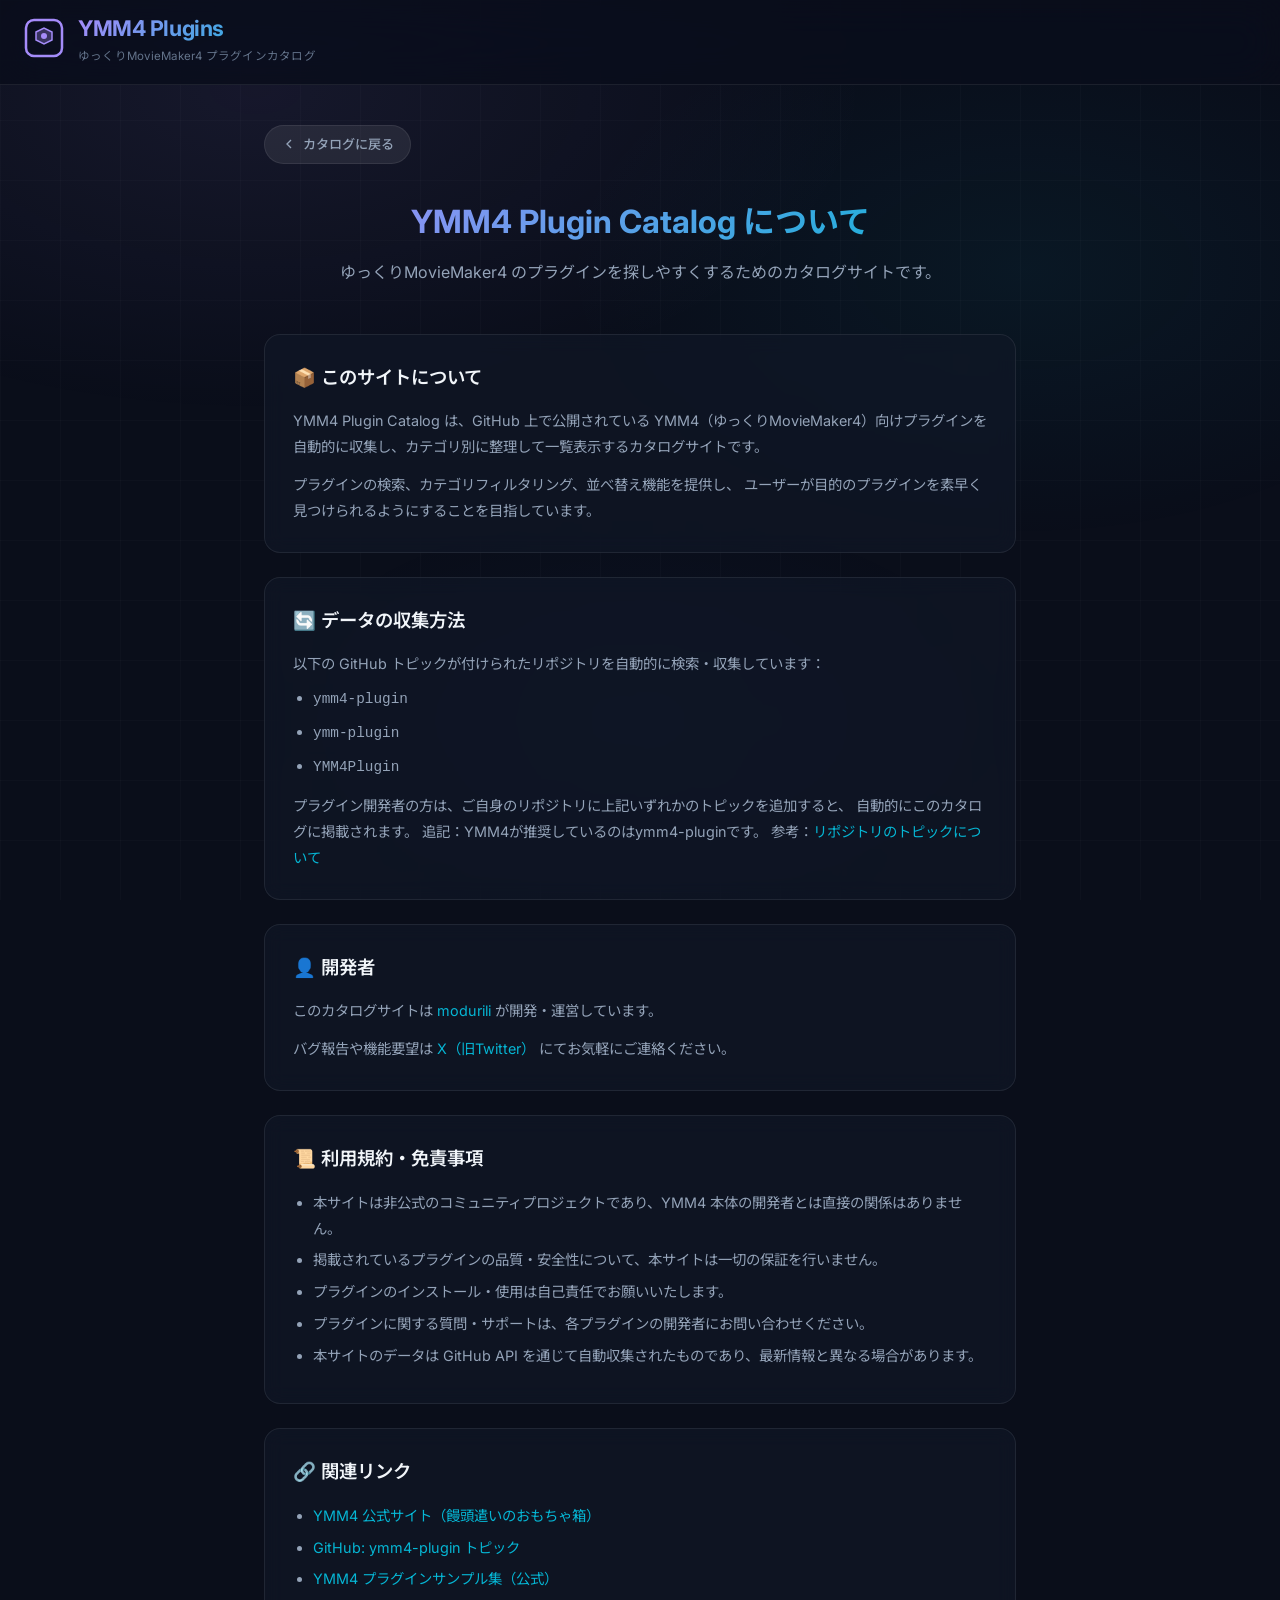
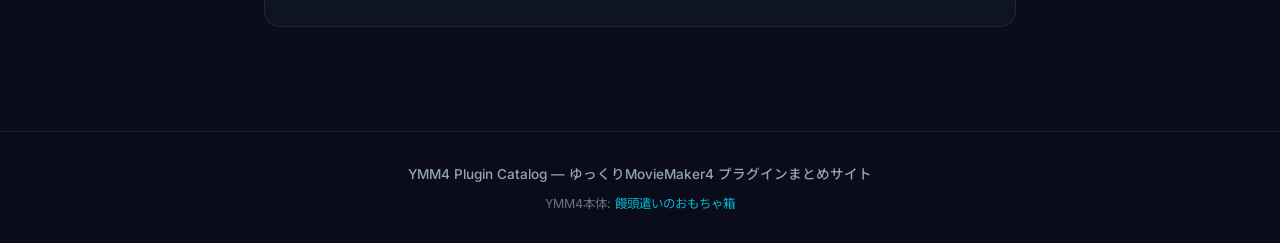
==== commit 8bb3bfd2: "Add files via upload" ====
--- a/about.html
+++ b/about.html
@@ -14,6 +14,10 @@
   <meta property="og:site_name" content="YMM4 Plugin Catalog">
   <meta name="twitter:card" content="summary">
   <link rel="canonical" href="https://modurili.github.io/ymm4-plugins-catalog/about.html">
+  <!-- Favicon -->
+  <link rel="icon" type="image/svg+xml" href="favicon.svg">
+  <link rel="icon" type="image/png" href="favicon.png">
+  <link rel="apple-touch-icon" href="favicon.png">
   <link rel="preconnect" href="https://fonts.googleapis.com">
   <link rel="preconnect" href="https://fonts.gstatic.com" crossorigin>
   <link href="https://fonts.googleapis.com/css2?family=Inter:wght@300;400;500;600;700;800&family=Noto+Sans+JP:wght@300;400;500;600;700&display=swap" rel="stylesheet">
@@ -189,9 +193,7 @@
       <p style="margin-top: 12px;">
         プラグイン開発者の方は、ご自身のリポジトリに上記いずれかのトピックを追加すると、
         自動的にこのカタログに掲載されます。
-        <br>
         追記：YMM4が推奨しているのはymm4-pluginです。
-        <br>
         参考：<a href="https://github.com/manju-summoner/YukkuriMovieMaker4PluginSamples?tab=readme-ov-file#%E3%83%AA%E3%83%9D%E3%82%B8%E3%83%88%E3%83%AA%E3%81%AE%E3%83%88%E3%83%94%E3%83%83%E3%82%AF" target="_blank" rel="noopener">リポジトリのトピックについて</a>
       </p>
     </div>
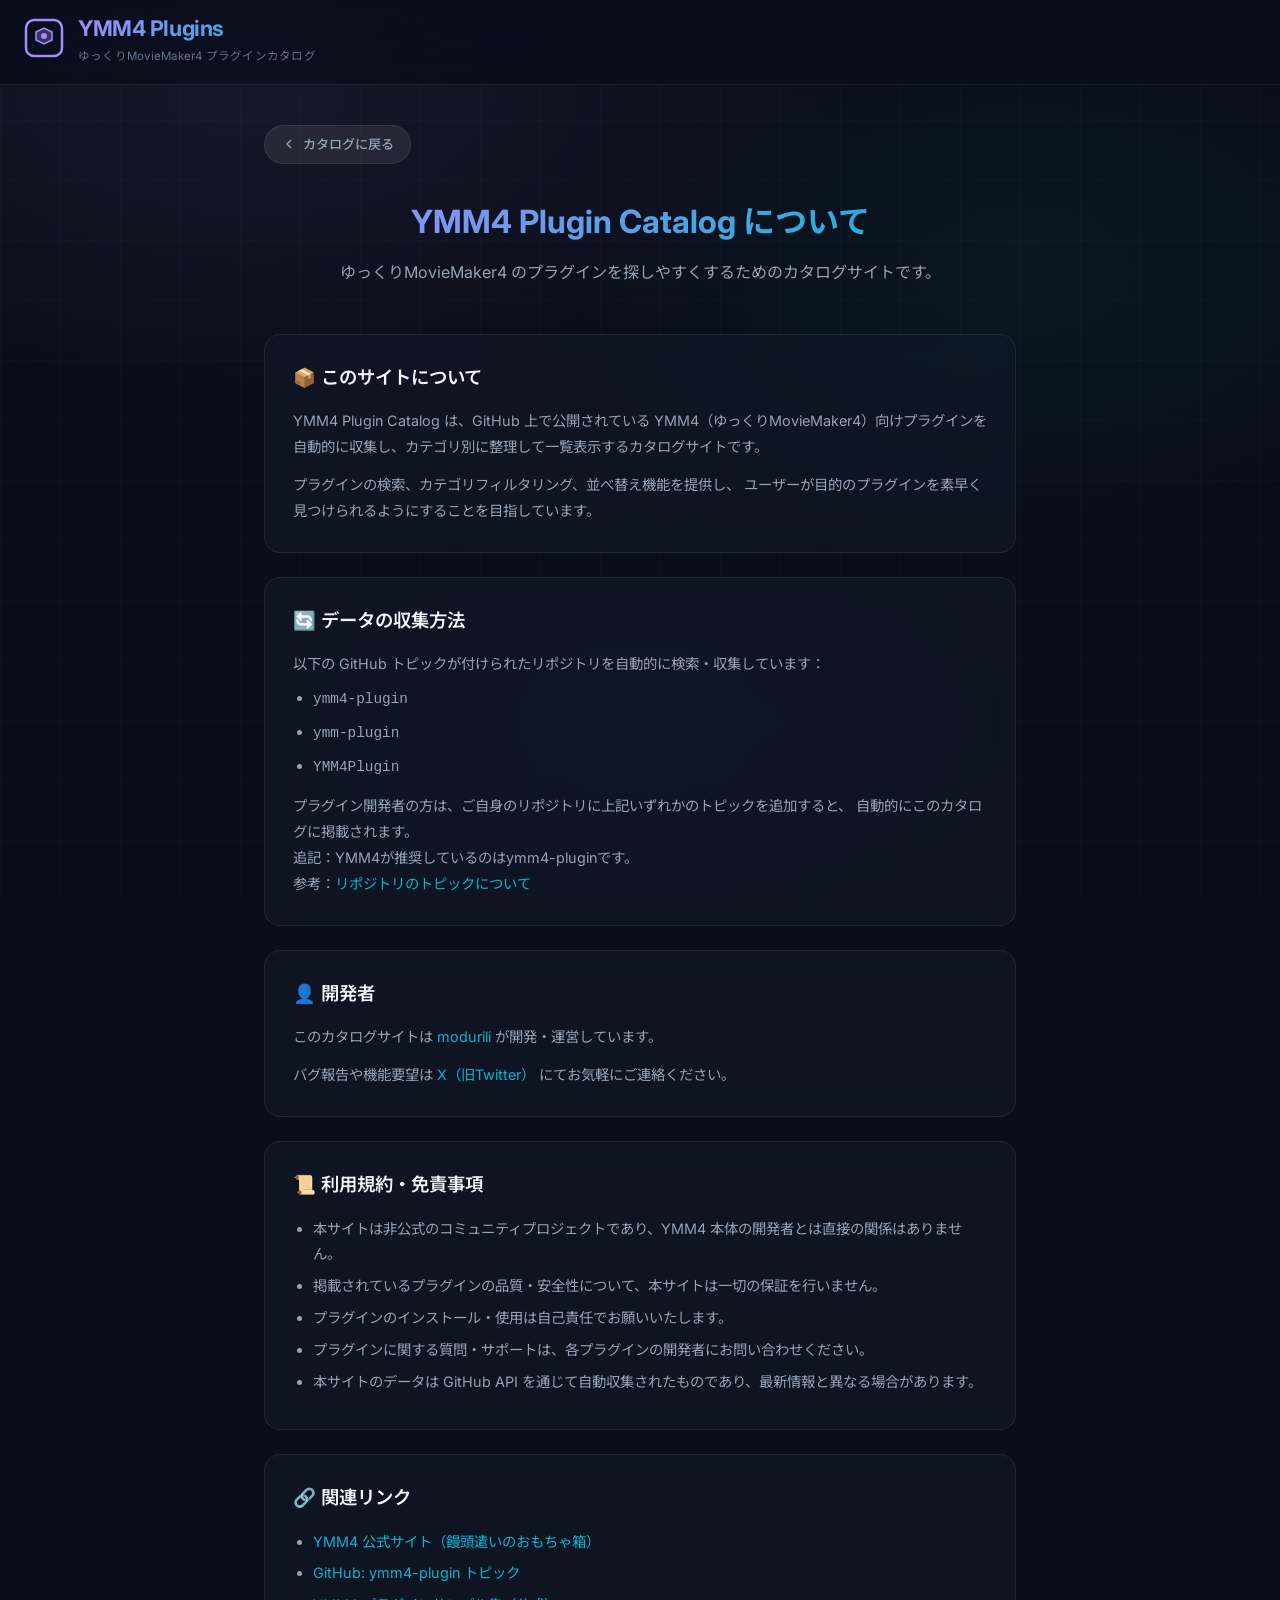
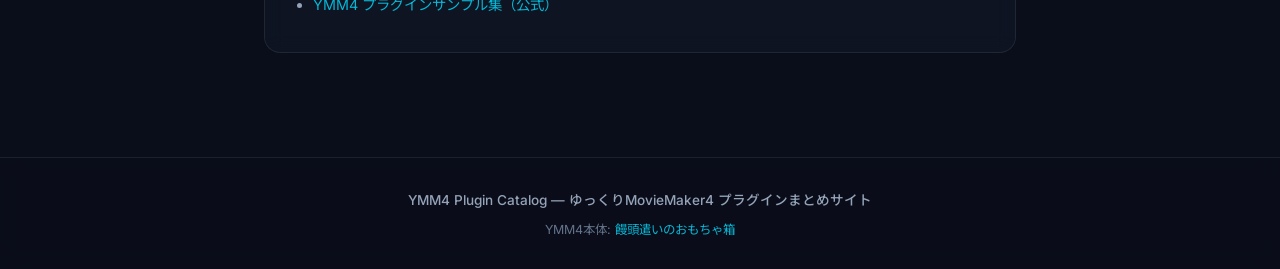
==== commit e6c945f7: "Add additional information about plugin recommendations" ====
--- a/about.html
+++ b/about.html
@@ -193,7 +193,9 @@
       <p style="margin-top: 12px;">
         プラグイン開発者の方は、ご自身のリポジトリに上記いずれかのトピックを追加すると、
         自動的にこのカタログに掲載されます。
+        <br>
         追記：YMM4が推奨しているのはymm4-pluginです。
+        <br>
         参考：<a href="https://github.com/manju-summoner/YukkuriMovieMaker4PluginSamples?tab=readme-ov-file#%E3%83%AA%E3%83%9D%E3%82%B8%E3%83%88%E3%83%AA%E3%81%AE%E3%83%88%E3%83%94%E3%83%83%E3%82%AF" target="_blank" rel="noopener">リポジトリのトピックについて</a>
       </p>
     </div>
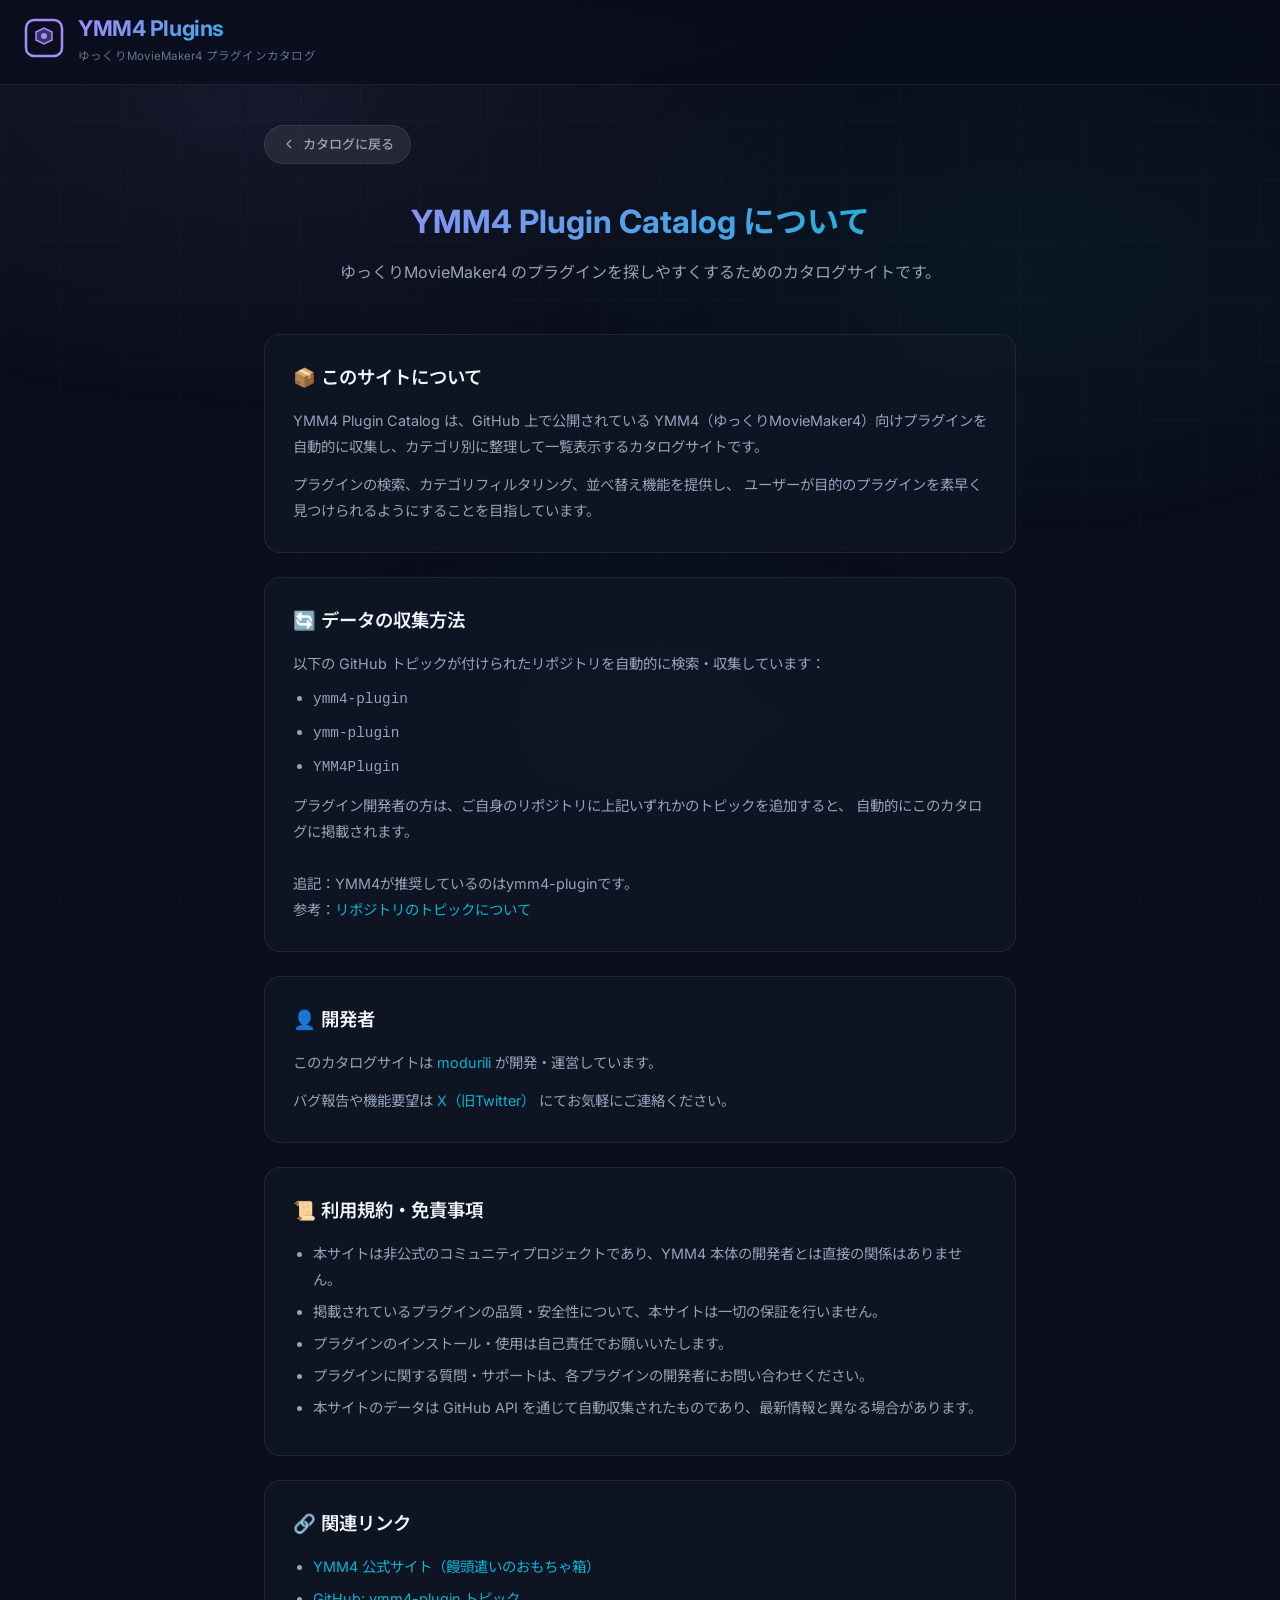
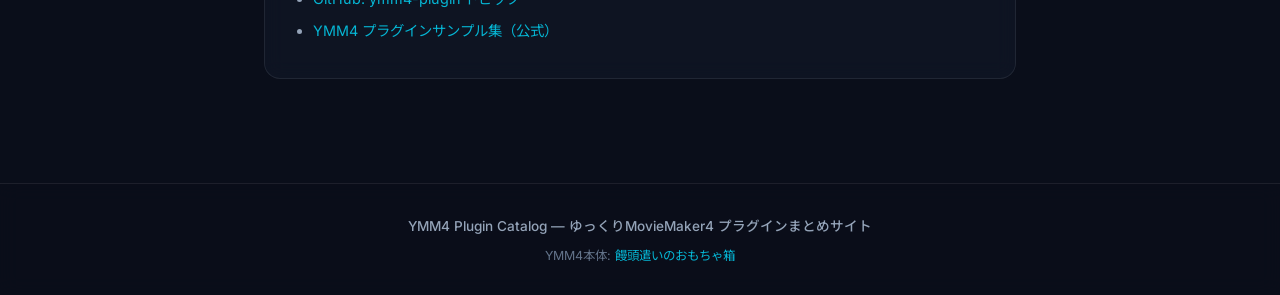
==== commit fc7d9482: "Add extra line breaks in about.html" ====
--- a/about.html
+++ b/about.html
@@ -193,7 +193,7 @@
       <p style="margin-top: 12px;">
         プラグイン開発者の方は、ご自身のリポジトリに上記いずれかのトピックを追加すると、
         自動的にこのカタログに掲載されます。
-        <br>
+        <br><br>
         追記：YMM4が推奨しているのはymm4-pluginです。
         <br>
         参考：<a href="https://github.com/manju-summoner/YukkuriMovieMaker4PluginSamples?tab=readme-ov-file#%E3%83%AA%E3%83%9D%E3%82%B8%E3%83%88%E3%83%AA%E3%81%AE%E3%83%88%E3%83%94%E3%83%83%E3%82%AF" target="_blank" rel="noopener">リポジトリのトピックについて</a>
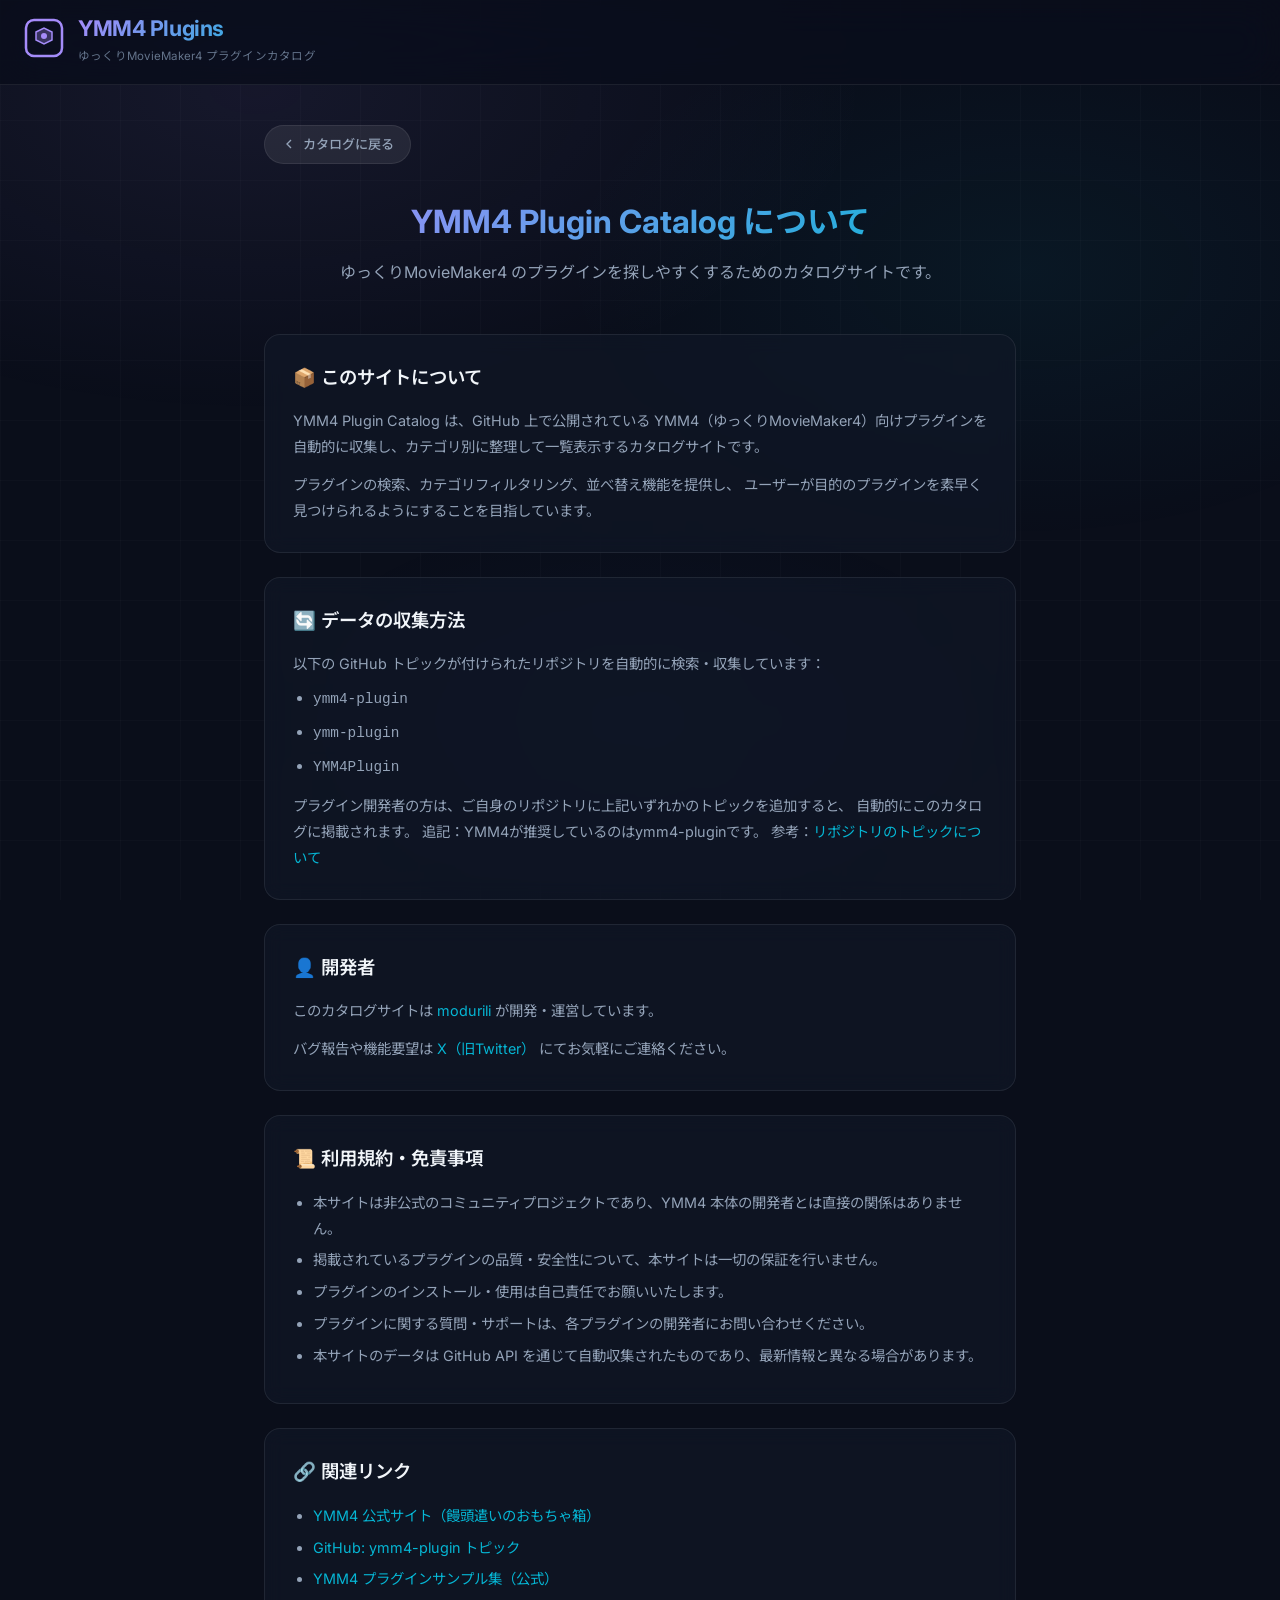
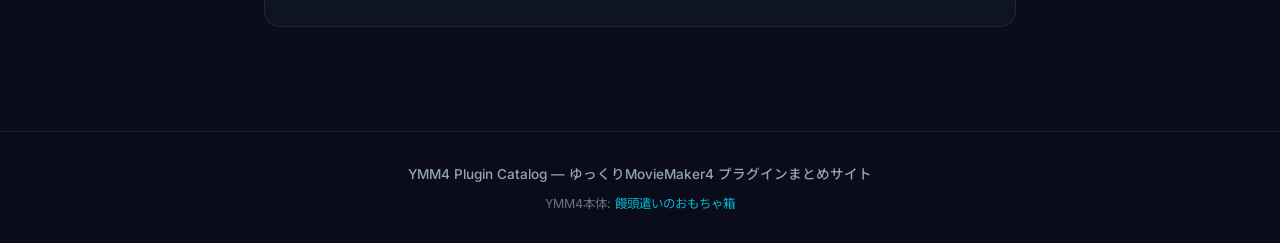
==== commit 413f98cc: "Add files via upload" ====
--- a/about.html
+++ b/about.html
@@ -193,9 +193,7 @@
       <p style="margin-top: 12px;">
         プラグイン開発者の方は、ご自身のリポジトリに上記いずれかのトピックを追加すると、
         自動的にこのカタログに掲載されます。
-        <br><br>
         追記：YMM4が推奨しているのはymm4-pluginです。
-        <br>
         参考：<a href="https://github.com/manju-summoner/YukkuriMovieMaker4PluginSamples?tab=readme-ov-file#%E3%83%AA%E3%83%9D%E3%82%B8%E3%83%88%E3%83%AA%E3%81%AE%E3%83%88%E3%83%94%E3%83%83%E3%82%AF" target="_blank" rel="noopener">リポジトリのトピックについて</a>
       </p>
     </div>
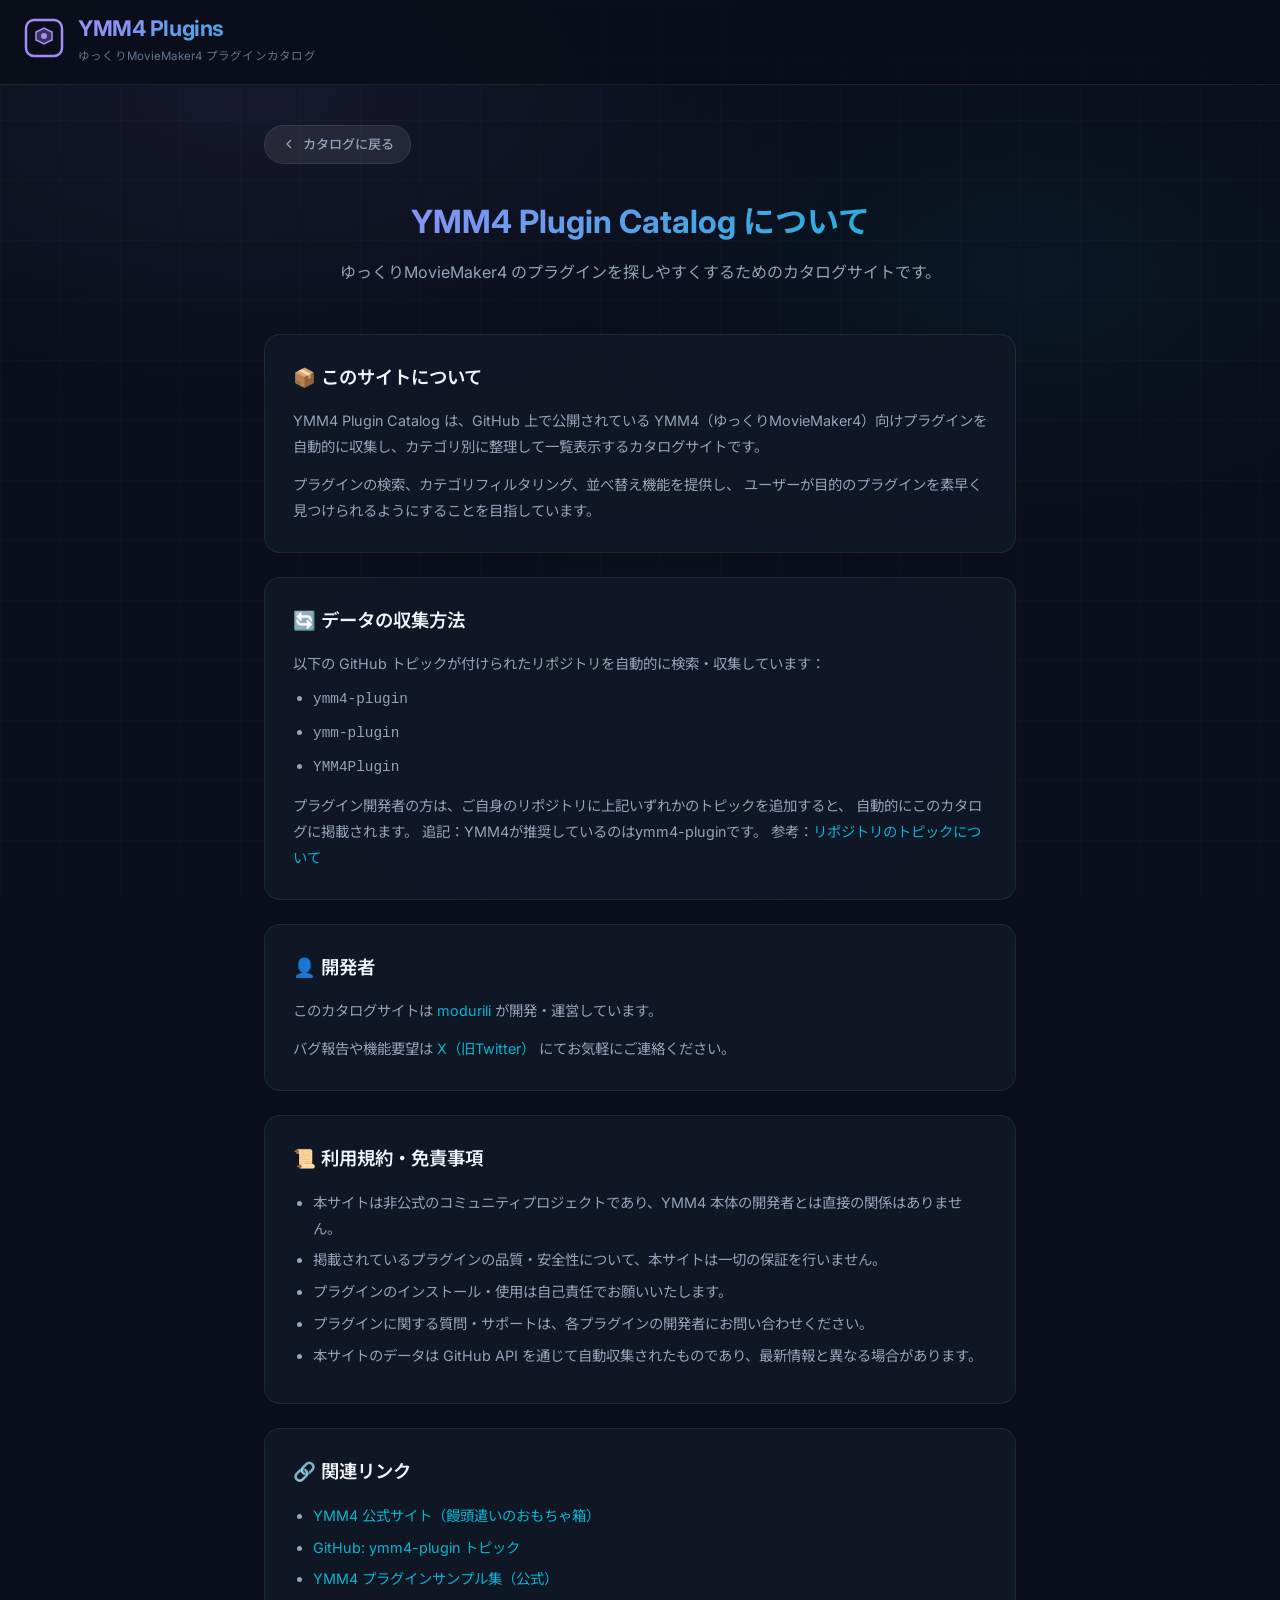
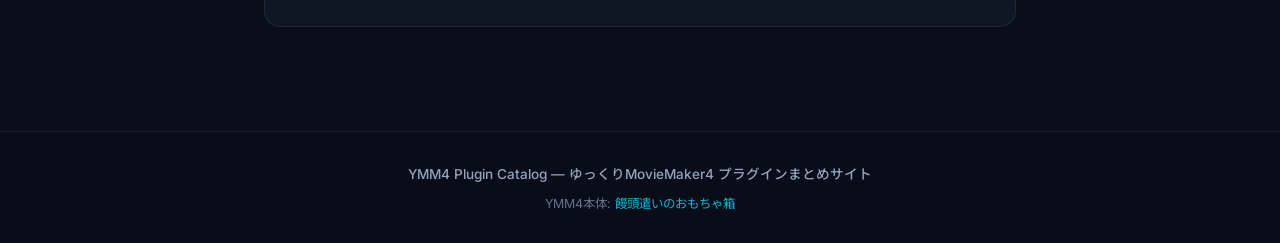
==== commit 6482c3c3: "Add files via upload" ====
--- a/about.html
+++ b/about.html
@@ -73,12 +73,11 @@
       line-height: 1.7;
     }
     .about-section {
-      background: var(--bg-card);
+      background: rgba(17, 24, 39, 0.85); /* ぼかし処理の代わりに不透明度を調整 */
       border: 1px solid var(--border-glass);
       border-radius: var(--radius-lg);
       padding: 28px;
       margin-bottom: 24px;
-      backdrop-filter: blur(10px);
     }
     .about-section h2 {
       font-size: 1.15rem;
--- a/style.css
+++ b/style.css
@@ -88,9 +88,7 @@
   position: sticky;
   top: 0;
   z-index: 100;
-  backdrop-filter: blur(20px) saturate(180%);
-  -webkit-backdrop-filter: blur(20px) saturate(180%);
-  background: rgba(10, 14, 26, 0.85);
+  background: rgba(10, 14, 26, 0.95);
   border-bottom: 1px solid var(--border-glass);
 }
 
@@ -238,7 +236,6 @@
   font-size: 0.95rem;
   outline: none;
   transition: all var(--transition-normal);
-  backdrop-filter: blur(10px);
 }
 
 #search-input::placeholder {
@@ -311,7 +308,6 @@
   cursor: pointer;
   transition: all var(--transition-normal);
   white-space: nowrap;
-  backdrop-filter: blur(4px);
 }
 
 .filter-chip .chip-icon {
@@ -366,7 +362,6 @@
   cursor: pointer;
   transition: all var(--transition-normal);
   white-space: nowrap;
-  backdrop-filter: blur(4px);
   outline: none;
 }
 
@@ -415,7 +410,6 @@
   visibility: hidden;
   transform: translateY(-8px) scale(0.97);
   transition: all var(--transition-normal);
-  backdrop-filter: blur(20px);
 }
 
 .sort-menu.open {
@@ -496,16 +490,16 @@
   border-radius: var(--radius-lg);
   padding: 24px;
   cursor: pointer;
-  transition: all var(--transition-slow);
+  transition: transform var(--transition-slow), box-shadow var(--transition-slow), border-color var(--transition-slow), background-color var(--transition-slow);
   position: relative;
   overflow: hidden;
-  backdrop-filter: blur(10px);
   opacity: 0;
   transform: translateY(20px);
   animation: cardFadeIn 0.5s ease forwards;
   /* カードサイズ統一: flexで縦方向に均等配置 */
   display: flex;
   flex-direction: column;
+  contain: content;
 }
 
 .plugin-card::before {
@@ -733,8 +727,7 @@
   position: fixed;
   inset: 0;
   z-index: 1000;
-  background: rgba(0, 0, 0, 0.6);
-  backdrop-filter: blur(8px);
+  background: rgba(0, 0, 0, 0.85);
   display: flex;
   align-items: center;
   justify-content: center;
@@ -947,8 +940,7 @@
   position: relative;
   z-index: 10;
   border-top: 1px solid var(--border-glass);
-  background: rgba(10, 14, 26, 0.6);
-  backdrop-filter: blur(10px);
+  background: rgba(10, 14, 26, 0.95);
 }
 
 .footer-inner {
